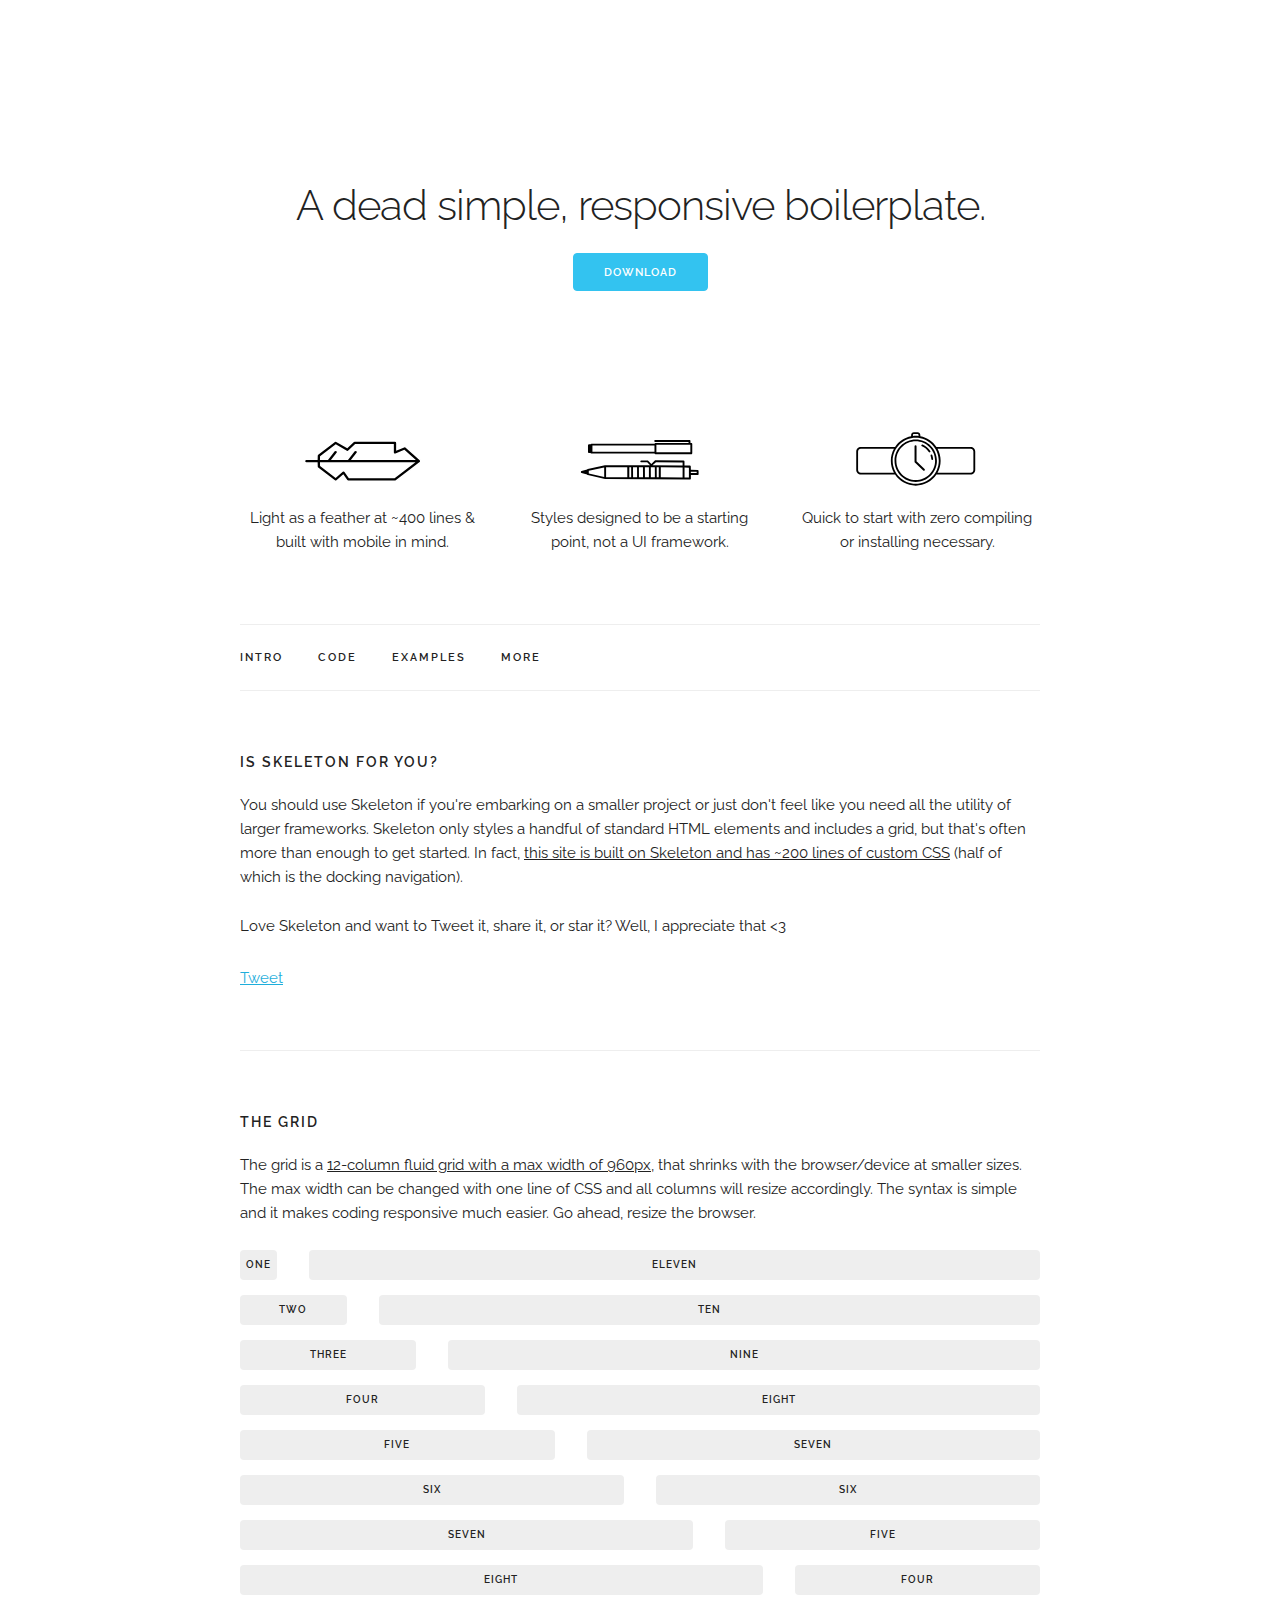
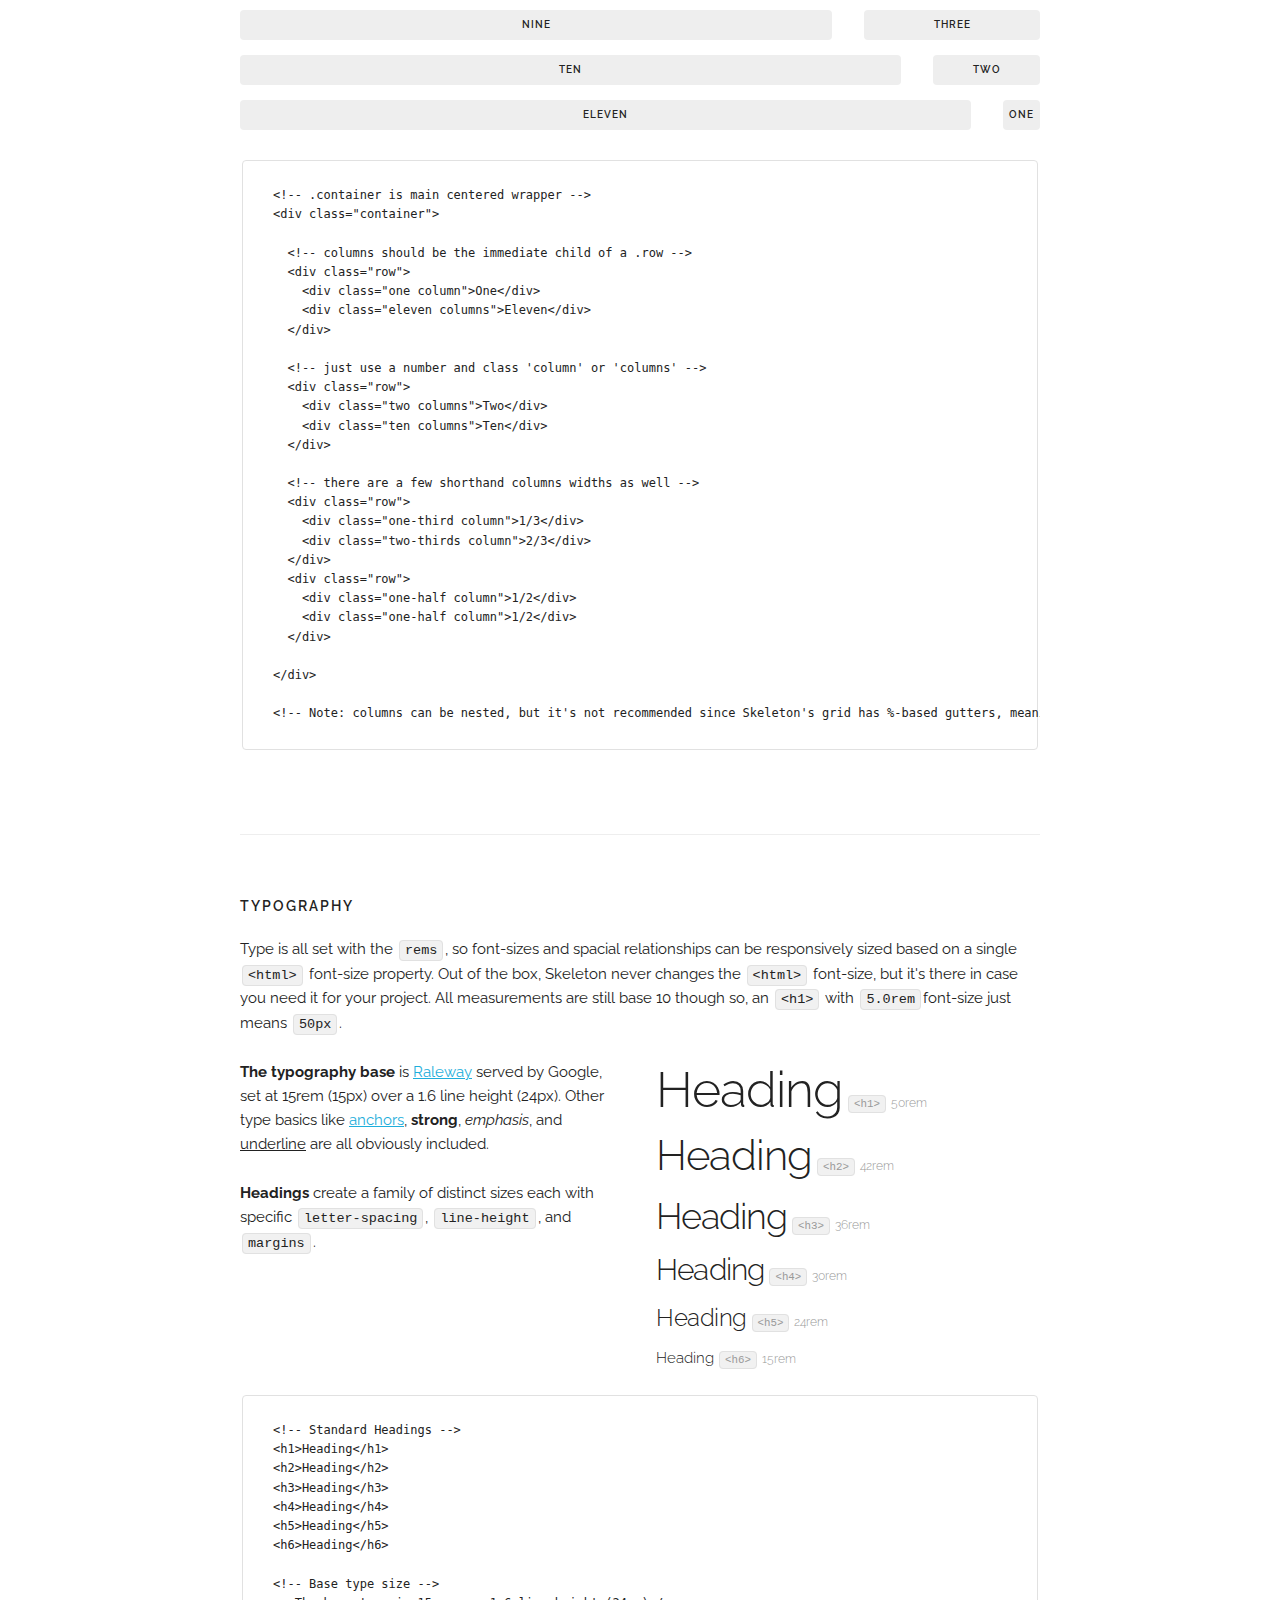
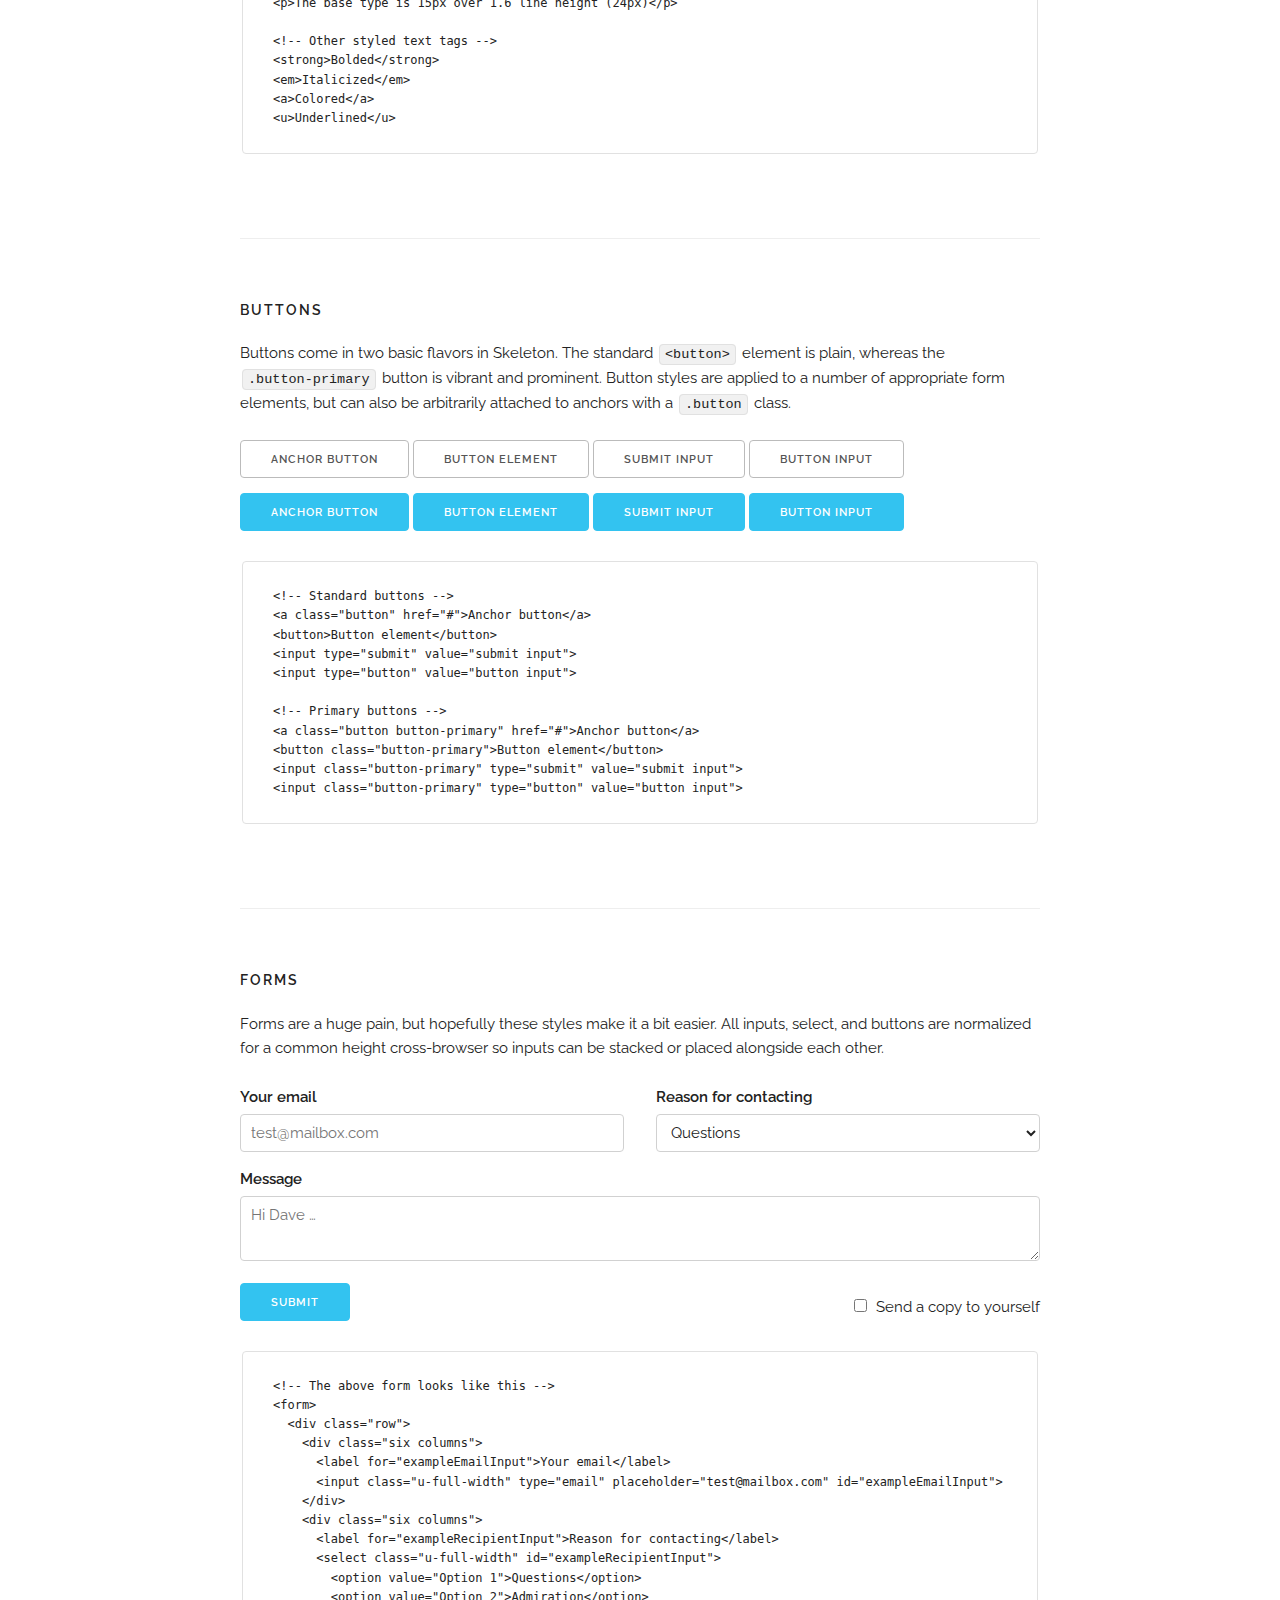
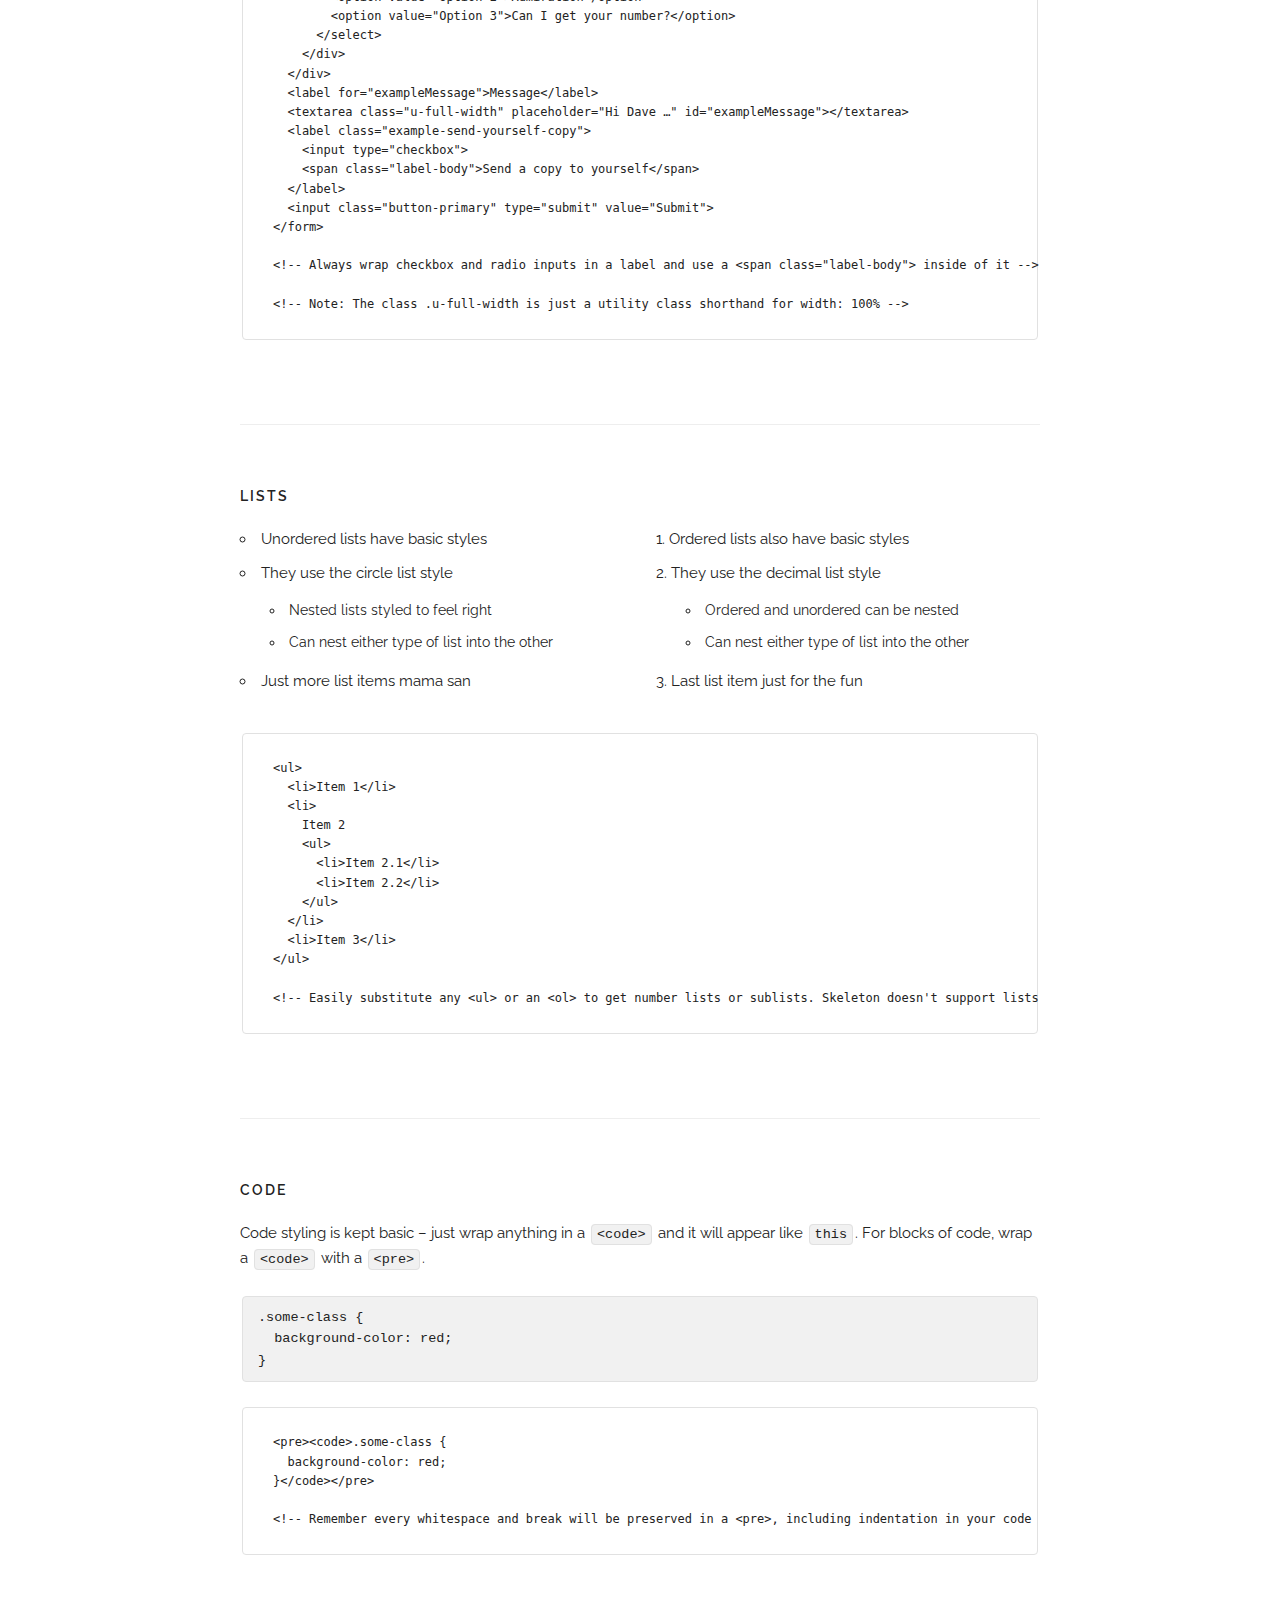
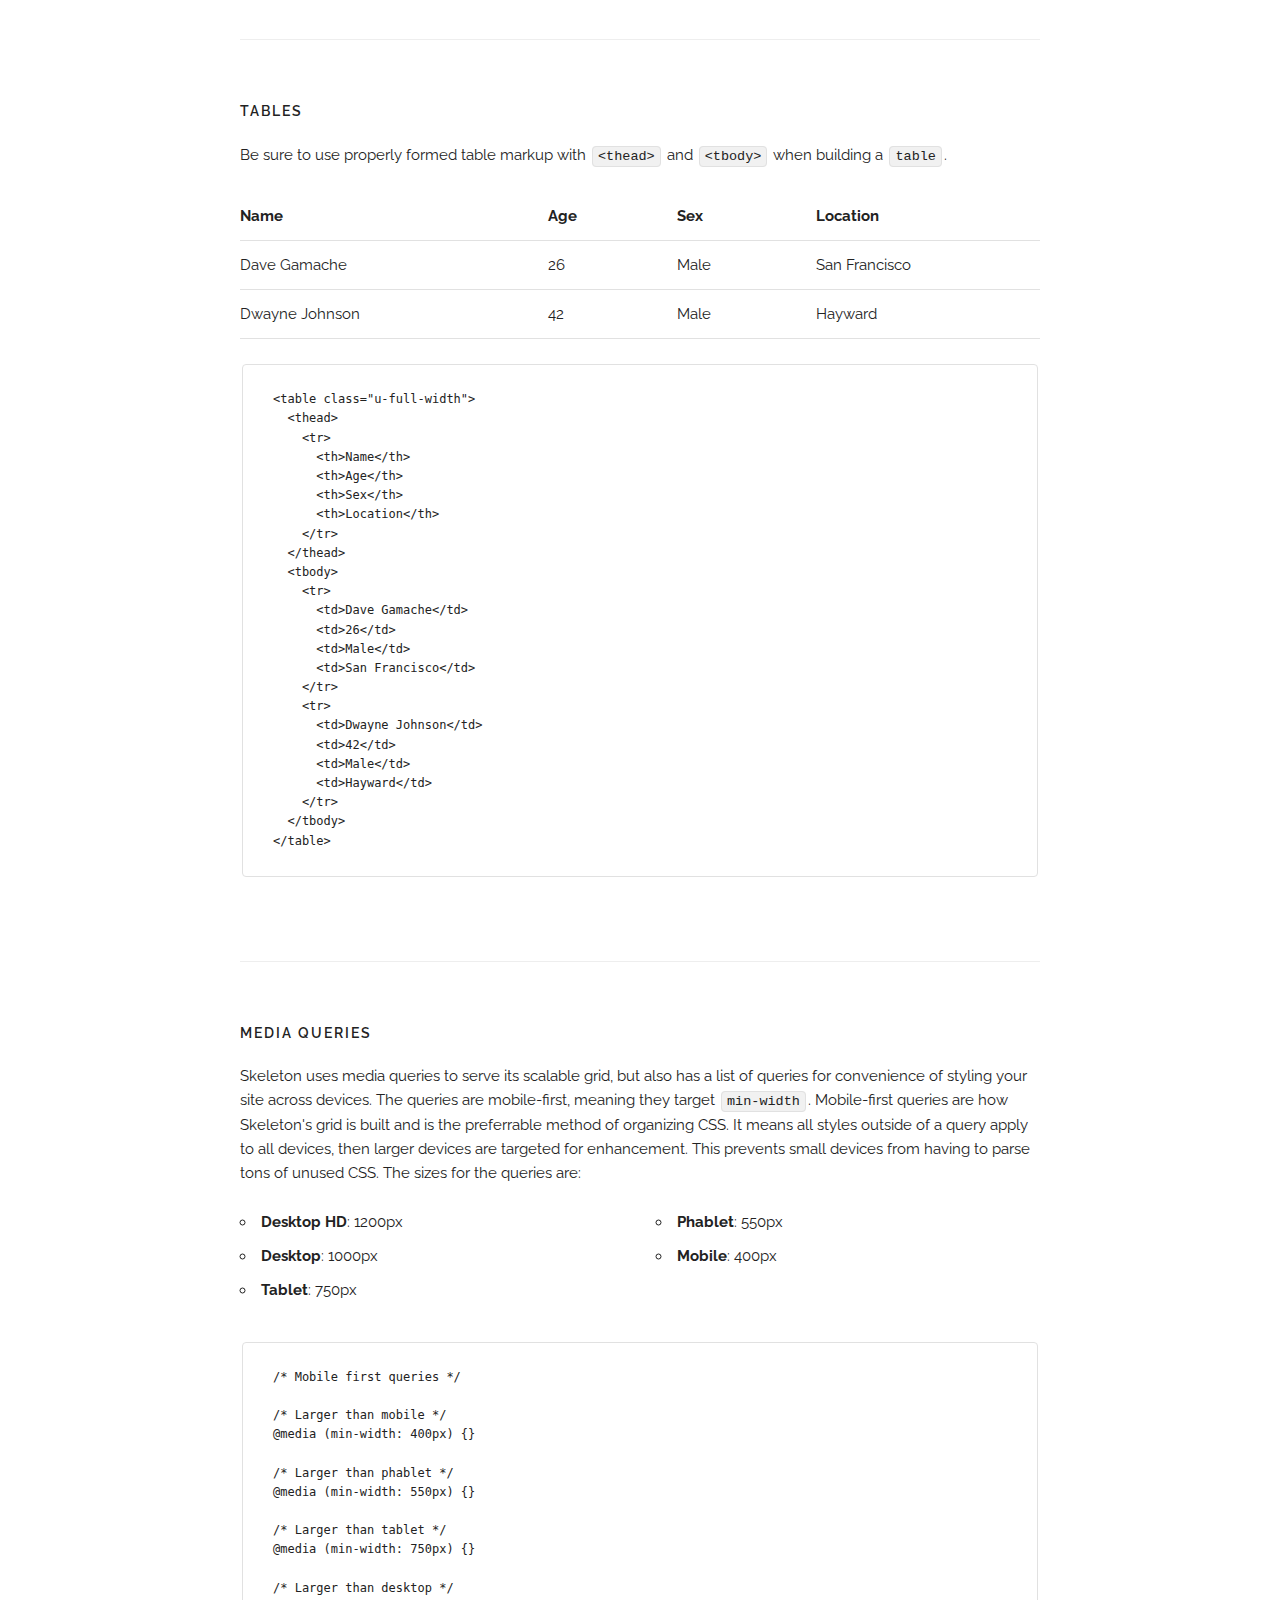
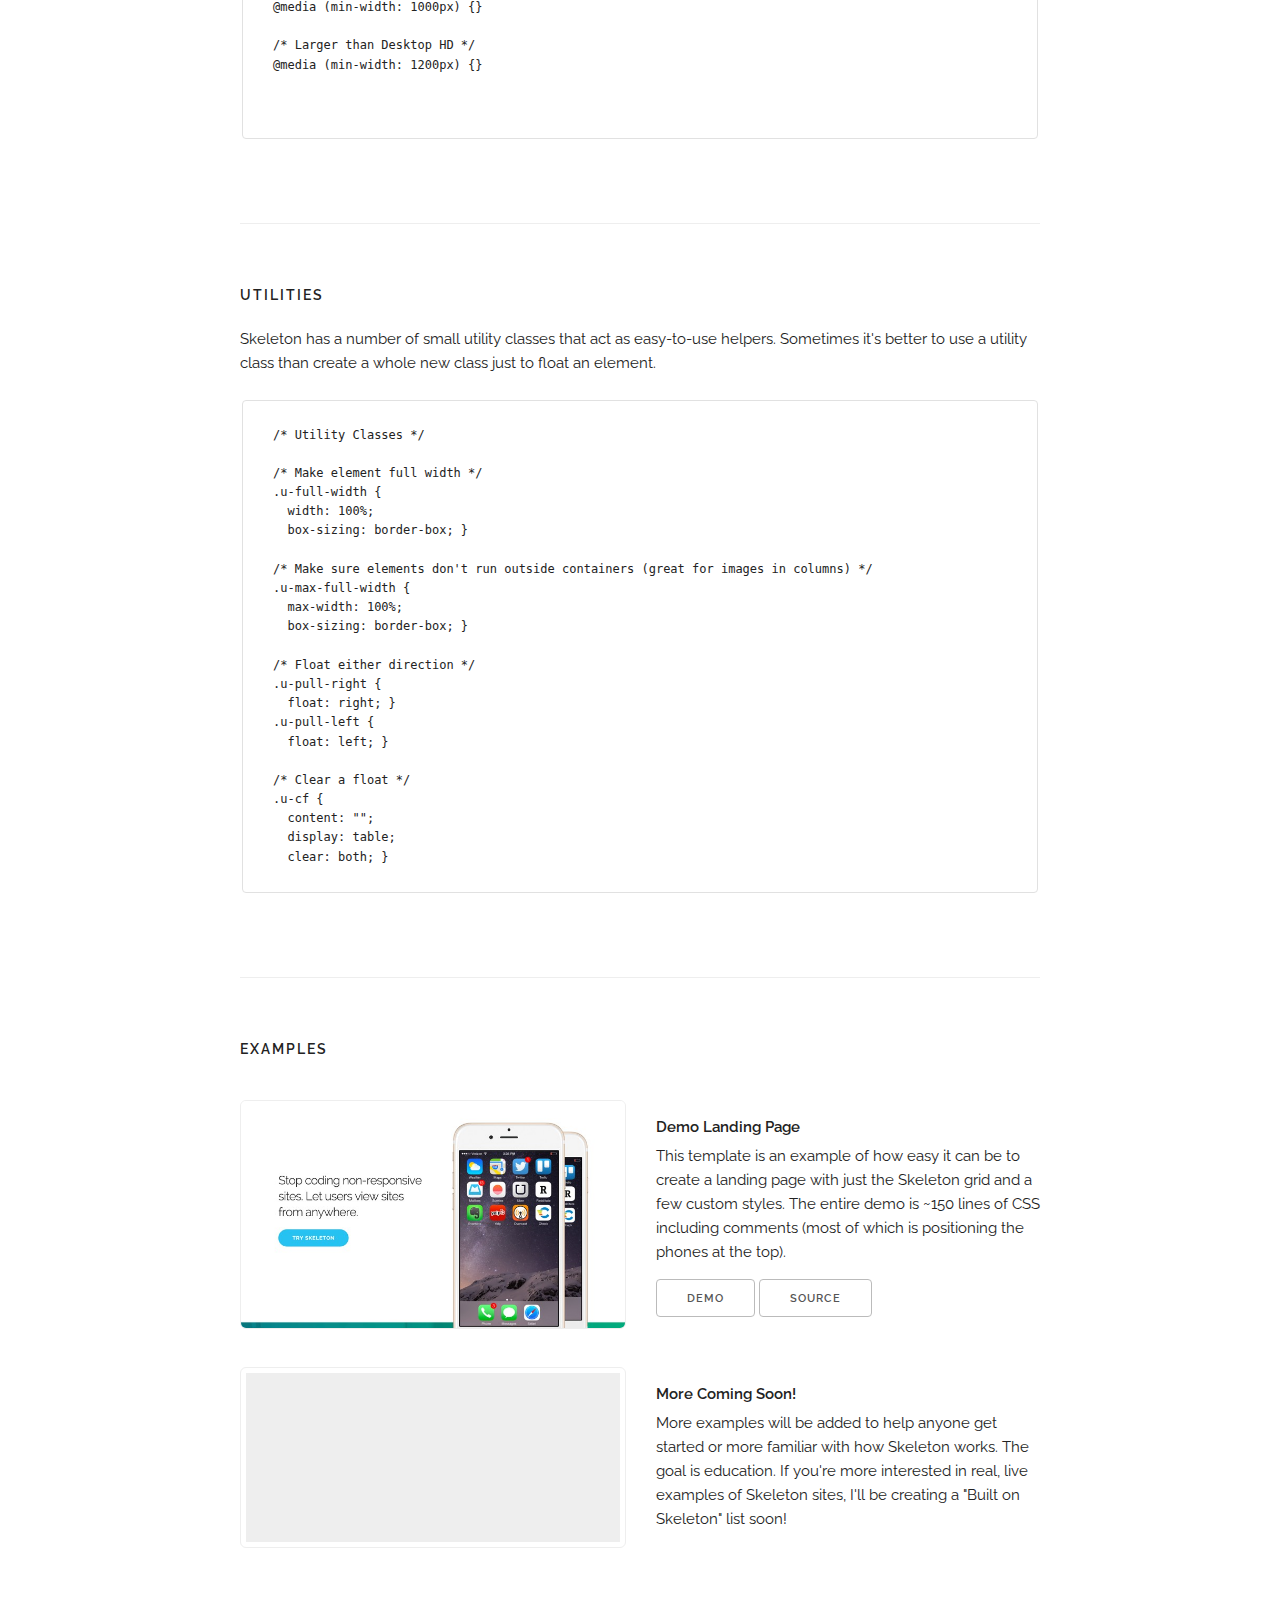
==== index.html @ f5600701 "Merge branch 'gh-pages' into merge-experiment" ====
<!DOCTYPE html>
<html lang="en">
<head>

  <!-- Basic Page Needs
  –––––––––––––––––––––––––––––––––––––––––––––––––– -->
  <meta charset="utf-8">
  <title>Skeleton: Responsive CSS Boilerplate</title>
  <meta name="description" content="">
  <meta name="author" content="">

  <!-- Mobile Specific Metas
  –––––––––––––––––––––––––––––––––––––––––––––––––– -->
  <meta name="viewport" content="width=device-width, initial-scale=1">

  <!-- FONT
  –––––––––––––––––––––––––––––––––––––––––––––––––– -->
  <link href='//fonts.googleapis.com/css?family=Raleway:400,300,600' rel='stylesheet' type='text/css'>

  <!-- CSS
  –––––––––––––––––––––––––––––––––––––––––––––––––– -->
  <link rel="stylesheet" href="dist/css/normalize.css">
  <link rel="stylesheet" href="dist/css/skeleton.css">
  <link rel="stylesheet" href="css/custom.css">

  <!-- Scripts
  –––––––––––––––––––––––––––––––––––––––––––––––––– -->
  <script src="//ajax.googleapis.com/ajax/libs/jquery/2.1.1/jquery.min.js"></script>
  <script src="https://google-code-prettify.googlecode.com/svn/loader/run_prettify.js"></script>
  <link rel="stylesheet" href="css/github-prettify-theme.css">
  <script src="js/site.js"></script>

  <!-- Favicon
  –––––––––––––––––––––––––––––––––––––––––––––––––– -->
  <link rel="icon" type="image/png" href="dist/images/favicon.png">

</head>
<body class="code-snippets-visible">

  <!-- Primary Page Layout
  –––––––––––––––––––––––––––––––––––––––––––––––––– -->
  <div class="container">
    <section class="header">
      <h2 class="title">A dead simple, responsive boilerplate.</h2>
      <a class="button button-primary" href="https://github.com/dhg/Skeleton/releases/download/2.0.4/Skeleton-2.0.4.zip" onClick="_gaq.push(['_trackEvent', 'skeleton', 'download'])">Download</a>
      <div class="value-props row">
        <div class="four columns value-prop">
          <img class="value-img" src="images/feather.svg">
          Light as a feather at ~400 lines &amp; built with mobile in mind.
        </div>
        <div class="four columns value-prop">
          <img class="value-img" src="images/pens.svg">
          Styles designed to be a starting point, not a UI framework.
        </div>
        <div class="four columns value-prop">
          <img class="value-img" src="images/watch.svg">
          Quick to start with zero compiling or installing necessary.
        </div>
      </div>
    </section>

    <div class="navbar-spacer"></div>
    <nav class="navbar">
      <div class="container">
        <ul class="navbar-list">
          <li class="navbar-item"><a class="navbar-link" href="#intro">Intro</a></li>
          <li class="navbar-item">
            <a class="navbar-link" href="#" data-popover="#codeNavPopover">Code</a>
            <div id="codeNavPopover" class="popover">
              <ul class="popover-list">
                <li class="popover-item">
                  <a class="popover-link" href="#grid">Grid</a>
                </li>
                <li class="popover-item">
                  <a class="popover-link" href="#typography">Typography</a>
                </li>
                <li class="popover-item">
                  <a class="popover-link" href="#buttons">Buttons</a>
                </li>
                <li class="popover-item">
                  <a class="popover-link" href="#forms">Forms</a>
                </li>
                <li class="popover-item">
                  <a class="popover-link" href="#lists">Lists</a>
                </li>
                <li class="popover-item">
                  <a class="popover-link" href="#code">Code</a>
                </li>
                <li class="popover-item">
                  <a class="popover-link" href="#tables">Tables</a>
                </li>
                <li class="popover-item">
                  <a class="popover-link" href="#queries">Queries</a>
                </li>
                <li class="popover-item">
                  <a class="popover-link" href="#utilities">Utilities</a>
                </li>
              </ul>
            </div>
          </li>
          <li class="navbar-item"><a class="navbar-link" href="#examples">Examples</a></li>
          <li class="navbar-item">
            <a class="navbar-link" href="#" data-popover="#moreNavPopover">More</a>
            <div id="moreNavPopover" class="popover">
              <ul class="popover-list">
                <li class="popover-item">
                  <a class="popover-link" href="https://github.com/dhg/Skeleton">On Github</a>
                </li>
                <li class="popover-item">
                  <a class="popover-link" href="https://github.com/dhg/Skeleton#browser-support">Browsers</a>
                </li>
                <li class="popover-item">
                  <a class="popover-link" href="https://github.com/dhg/Skeleton#license">License</a>
                </li>
                <li class="popover-item">
                  <a class="popover-link" href="https://github.com/dhg/Skeleton#extensions">Extensions</a>
                </li>
                <li class="popover-item">
                  <a class="popover-link" href="https://github.com/dhg/Skeleton/releases">Versions</a>
                </li>
                <li class="popover-item">
                  <a class="popover-link" href="https://github.com/dhg/Skeleton#colophon">Colophon</a>
                </li>
              </ul>
            </div>
          </li>
        </ul>
      </div>
    </nav>

    <!-- Why use Skeleton -->
    <div class="docs-section" id="intro">
      <h6 class="docs-header">Is Skeleton for you?</h6>
      <p>You should use Skeleton if you're embarking on a smaller project or just don't feel like you need all the utility of larger frameworks. Skeleton only styles a handful of standard HTML elements and includes a grid, but that's often more than enough to get started. In fact, <u>this site is built on Skeleton and has ~200 lines of custom CSS</u> (half of which is the docking navigation).</p>
      <p>Love Skeleton and want to Tweet it, share it, or star it? Well, I appreciate that <3</p>
      <a href="https://twitter.com/share" class="twitter-share-button" data-url="http://www.getskeleton.com" data-text="Skeleton - A dead simple, responsive boilerplate." data-via="dhg" data-related="dhg">Tweet</a>
      <script>!function(d,s,id){var js,fjs=d.getElementsByTagName(s)[0],p=/^http:/.test(d.location)?'http':'https';if(!d.getElementById(id)){js=d.createElement(s);js.id=id;js.src=p+'://platform.twitter.com/widgets.js';fjs.parentNode.insertBefore(js,fjs);}}(document, 'script', 'twitter-wjs');</script>
      <!-- <iframe src="//www.facebook.com/plugins/like.php?href=http%3A%2F%2Fwww.getskeleton.com&amp;width&amp;layout=button_count&amp;action=like&amp;show_faces=false&amp;share=true&amp;height=21&amp;appId=151131931646052" scrolling="no" frameborder="0" style="border:none; overflow:hidden; height:21px; width:140px" allowTransparency="true"></iframe> -->
      <iframe src="http://ghbtns.com/github-btn.html?user=dhg&repo=Skeleton&type=watch&count=true" allowtransparency="true" frameborder="0" scrolling="0" width="110" height="20"></iframe>
      <iframe src="http://ghbtns.com/github-btn.html?user=dhg&repo=Skeleton&type=fork&count=true" allowtransparency="true" frameborder="0" scrolling="0" width="110" height="20"></iframe>
    </div>

    <!-- Grid -->
    <div class="docs-section" id="grid">
      <h6 class="docs-header">The grid</h6>
      <p>The grid is a <u>12-column fluid grid with a max width of 960px</u>, that shrinks with the browser/device at smaller sizes. The max width can be changed with one line of CSS and all columns will resize accordingly. The syntax is simple and it makes coding responsive much easier. Go ahead, resize the browser. </p>
      <div class="example-grid docs-example">
        <div class="row">
          <div class="one column">One</div>
          <div class="eleven columns">Eleven</div>
        </div>
        <div class="row">
          <div class="two columns">Two</div>
          <div class="ten columns">Ten</div>
        </div>
        <div class="row">
          <div class="three columns">Three</div>
          <div class="nine columns">Nine</div>
        </div>
        <div class="row">
          <div class="four columns">Four</div>
          <div class="eight columns">Eight</div>
        </div>
        <div class="row">
          <div class="five columns">Five</div>
          <div class="seven columns">Seven</div>
        </div>
        <div class="row">
          <div class="six columns">Six</div>
          <div class="six columns">Six</div>
        </div>
        <div class="row">
          <div class="seven columns">Seven</div>
          <div class="five columns">Five</div>
        </div>
        <div class="row">
          <div class="eight columns">Eight</div>
          <div class="four  columns">Four</div>
        </div>
        <div class="row">
          <div class="nine columns">Nine</div>
          <div class="three columns">Three</div>
        </div>
        <div class="row">
          <div class="ten columns">Ten</div>
          <div class="two columns">Two</div>
        </div>
        <div class="row">
          <div class="eleven columns">Eleven</div>
          <div class="one column">One</div>
        </div>
      </div>


<!-- CODE EXAMPLE ———————————————————————————————————————— -->
<pre class="code-example">
<code class="code-example-body prettyprint"><!-- .container is main centered wrapper -->
<div class="container">

  <!-- columns should be the immediate child of a .row -->
  <div class="row">
    <div class="one column">One</div>
    <div class="eleven columns">Eleven</div>
  </div>

  <!-- just use a number and class 'column' or 'columns' -->
  <div class="row">
    <div class="two columns">Two</div>
    <div class="ten columns">Ten</div>
  </div>

  <!-- there are a few shorthand columns widths as well -->
  <div class="row">
    <div class="one-third column">1/3</div>
    <div class="two-thirds column">2/3</div>
  </div>
  <div class="row">
    <div class="one-half column">1/2</div>
    <div class="one-half column">1/2</div>
  </div>

</div>

<!-- Note: columns can be nested, but it's not recommended since Skeleton's grid has %-based gutters, meaning a nested grid results in variable with gutters (which can end up being *really* small on certain browser/device sizes) -->
</code>
</pre>
<!-- ————————————————————————————————————————————————————— -->


    </div>

    <!-- Typography -->
    <div class="docs-section" id="typography">
      <h6 class="docs-header">Typography</h6>
      <p>Type is all set with the <code>rems</code>, so font-sizes and spacial relationships can be responsively sized based on a single <code>&lt;html&gt;</code> font-size property. Out of the box, Skeleton never changes the <code>&lt;html&gt;</code> font-size, but it's there in case you need it for your project. All measurements are still base 10 though so, an <code>&lt;h1&gt;</code> with <code>5.0rem</code>font-size just means <code>50px</code>.</p>
      <div class="docs-example">
        <div class="row">
          <div class="six columns">
            <p><strong>The typography base</strong> is <a href="http://www.google.com/fonts/specimen/Raleway">Raleway</a> served by Google, set at 15rem (15px) over a 1.6 line height (24px). Other type basics like <a href="#">anchors</a>, <strong>strong</strong>, <em>emphasis</em>, and <u>underline</u> are all obviously included.</p>
            <p><strong>Headings</strong> create a family of distinct sizes each with specific <code>letter-spacing</code>, <code>line-height</code>, and <code>margins</code>.</p>
          </div>
          <div class="six columns">
            <h1>Heading<span class="heading-font-size"> <code>&lt;h1&gt;</code> 50rem</span></h1>
            <h2>Heading<span class="heading-font-size"> <code>&lt;h2&gt;</code> 42rem</span></h2>
            <h3>Heading<span class="heading-font-size"> <code>&lt;h3&gt;</code> 36rem</span></h3>
            <h4>Heading<span class="heading-font-size"> <code>&lt;h4&gt;</code> 30rem</span></h4>
            <h5>Heading<span class="heading-font-size"> <code>&lt;h5&gt;</code> 24rem</span></h5>
            <h6>Heading<span class="heading-font-size"> <code>&lt;h6&gt;</code> 15rem</span></h6>
          </div>
        </div>
      </div>


<!-- CODE EXAMPLE ———————————————————————————————————————— -->
<pre class="code-example">
<code class="code-example-body prettyprint"><!-- Standard Headings -->
<h1>Heading</h1>
<h2>Heading</h2>
<h3>Heading</h3>
<h4>Heading</h4>
<h5>Heading</h5>
<h6>Heading</h6>

<!-- Base type size -->
<p>The base type is 15px over 1.6 line height (24px)</p>

<!-- Other styled text tags -->
<strong>Bolded</strong>
<em>Italicized</em>
<a>Colored</a>
<u>Underlined</u>
</code>
</pre>
<!-- ————————————————————————————————————————————————————— -->


    </div>

    <!-- Buttons -->
    <div class="docs-section" id="buttons">
      <h6 class="docs-header">Buttons</h6>
      <p>Buttons come in two basic flavors in Skeleton. The standard <code>&lt;button&gt;</code> element is plain, whereas the <code>.button-primary</code> button is vibrant and prominent. Button styles are applied to a number of appropriate form elements, but can also be arbitrarily attached to anchors with a <code>.button</code> class.</p>
      <div class="docs-example">
        <div>
          <a class="button" href="#">Anchor button</a>
          <button>Button element</button>
          <input type="submit" value="submit input">
          <input type="button" value="button input">
        </div>
        <div>
          <a class="button button-primary" href="#">Anchor button</a>
          <button class="button-primary">Button element</button>
          <input class="button-primary" type="submit" value="submit input">
          <input class="button-primary" type="button" value="button input">
        </div>
      </div>


<!-- CODE EXAMPLE ———————————————————————————————————————— -->
<pre class="code-example">
<code class="code-example-body prettyprint"><!-- Standard buttons -->
<a class="button" href="#">Anchor button</a>
<button>Button element</button>
<input type="submit" value="submit input">
<input type="button" value="button input">

<!-- Primary buttons -->
<a class="button button-primary" href="#">Anchor button</a>
<button class="button-primary">Button element</button>
<input class="button-primary" type="submit" value="submit input">
<input class="button-primary" type="button" value="button input">
</code>
</pre>
<!-- ————————————————————————————————————————————————————— -->


    </div>

    <!-- Forms -->
    <div class="docs-section" id="forms">
      <h6 class="docs-header">Forms</h6>
      <p>Forms are a huge pain, but hopefully these styles make it a bit easier. All inputs, select, and buttons are normalized for a common height cross-browser so inputs can be stacked or placed alongside each other.</p>
      <div class="docs-example docs-example-forms">
        <form>
          <div class="row">
            <div class="six columns">
              <label for="exampleEmailInput">Your email</label>
              <input class="u-full-width" type="email" placeholder="test@mailbox.com" id="exampleEmailInput">
            </div>
            <div class="six columns">
              <label for="exampleRecipientInput">Reason for contacting</label>
              <select class="u-full-width" id="exampleRecipientInput">
                <option value="Option 1">Questions</option>
                <option value="Option 2">Admiration</option>
                <option value="Option 3">Can I get your number?</option>
              </select>
            </div>
          </div>
          <label for="exampleMessage">Message</label>
          <textarea class="u-full-width" placeholder="Hi Dave &hellip;" id="exampleMessage"></textarea>
          <label class="example-send-yourself-copy">
            <input type="checkbox">
            <span class="label-body">Send a copy to yourself</span>
          </label>
          <input class="button-primary" type="submit" value="Submit">
        </form>
      </div>


<!-- CODE EXAMPLE ———————————————————————————————————————— -->
<pre class="code-example">
<code class="code-example-body prettyprint"><!-- The above form looks like this -->
<form>
  <div class="row">
    <div class="six columns">
      <label for="exampleEmailInput">Your email</label>
      <input class="u-full-width" type="email" placeholder="test@mailbox.com" id="exampleEmailInput">
    </div>
    <div class="six columns">
      <label for="exampleRecipientInput">Reason for contacting</label>
      <select class="u-full-width" id="exampleRecipientInput">
        <option value="Option 1">Questions</option>
        <option value="Option 2">Admiration</option>
        <option value="Option 3">Can I get your number?</option>
      </select>
    </div>
  </div>
  <label for="exampleMessage">Message</label>
  <textarea class="u-full-width" placeholder="Hi Dave &hellip;" id="exampleMessage"></textarea>
  <label class="example-send-yourself-copy">
    <input type="checkbox">
    <span class="label-body">Send a copy to yourself</span>
  </label>
  <input class="button-primary" type="submit" value="Submit">
</form>

<!-- Always wrap checkbox and radio inputs in a label and use a <span class="label-body"> inside of it -->

<!-- Note: The class .u-full-width is just a utility class shorthand for width: 100% -->
</code>
</pre>
<!-- ————————————————————————————————————————————————————— -->


    </div>

    <!-- Lists -->
    <div class="docs-section" id="lists">
      <h6 class="docs-header">Lists</h6>
      <div class="row docs-example">
        <div class="six columns">
          <ul>
            <li>Unordered lists have basic styles</li>
            <li>
              They use the circle list style
              <ul>
                <li>Nested lists styled to feel right</li>
                <li>Can nest either type of list into the other</li>
              </ul>
            </li>
            <li>Just more list items mama san</li>
          </ul>
        </div>
        <div class="six columns">
          <ol>
            <li>Ordered lists also have basic styles</li>
            <li>
              They use the decimal list style
              <ul>
                <li>Ordered and unordered can be nested</li>
                <li>Can nest either type of list into the other</li>
              </ul>
            </li>
            <li>Last list item just for the fun</li>
          </ol>
        </div>
      </div>


<!-- CODE EXAMPLE ———————————————————————————————————————— -->
<pre class="code-example">
<code class="code-example-body prettyprint"><ul>
  <li>Item 1</li>
  <li>
    Item 2
    <ul>
      <li>Item 2.1</li>
      <li>Item 2.2</li>
    </ul>
  </li>
  <li>Item 3</li>
</ul>

<!-- Easily substitute any <ul> or an <ol> to get number lists or sublists. Skeleton doesn't support lists nested deeper than 2 levels -->
</code>
</pre>
<!-- ————————————————————————————————————————————————————— -->


    </div>

    <!-- Code -->
    <div class="docs-section" id="code">
      <h6 class="docs-header">Code</h6>
      <p>Code styling is kept basic – just wrap anything in a <code>&lt;code&gt;</code> and it will appear like <code>this</code>. For blocks of code, wrap a <code>&lt;code&gt;</code> with a <code>&lt;pre&gt;</code>.</p>
      <div class="docs-example">
<pre><code>.some-class {
  background-color: red;
}</code></pre>
      </div>


<!-- CODE EXAMPLE ———————————————————————————————————————— -->
<pre class="code-example">
<code class="code-example-body prettyprint"><pre><code>.some-class {
  background-color: red;
}</code></pre>

<!-- Remember every whitespace and break will be preserved in a <pre>, including indentation in your code -->
</code>
</pre>
<!-- ————————————————————————————————————————————————————— -->


    </div>

    <!-- Tables -->
    <div class="docs-section" id="tables">
      <h6 class="docs-header">Tables</h6>
      <p>Be sure to use properly formed table markup with <code>&lt;thead&gt;</code> and <code>&lt;tbody&gt;</code> when building a <code>table</code>.</p>
      <div class="docs-example">
        <table class="u-full-width">
          <thead>
            <tr>
              <th>Name</th>
              <th>Age</th>
              <th>Sex</th>
              <th>Location</th>
            </tr>
          </thead>
          <tbody>
            <tr>
              <td>Dave Gamache</td>
              <td>26</td>
              <td>Male</td>
              <td>San Francisco</td>
            </tr>
            <tr>
              <td>Dwayne Johnson</td>
              <td>42</td>
              <td>Male</td>
              <td>Hayward</td>
            </tr>
          </tbody>
        </table>
      </div>


<!-- CODE EXAMPLE ———————————————————————————————————————— -->
<pre class="code-example">
<code class="code-example-body prettyprint"><table class="u-full-width">
  <thead>
    <tr>
      <th>Name</th>
      <th>Age</th>
      <th>Sex</th>
      <th>Location</th>
    </tr>
  </thead>
  <tbody>
    <tr>
      <td>Dave Gamache</td>
      <td>26</td>
      <td>Male</td>
      <td>San Francisco</td>
    </tr>
    <tr>
      <td>Dwayne Johnson</td>
      <td>42</td>
      <td>Male</td>
      <td>Hayward</td>
    </tr>
  </tbody>
</table>
</code>
</pre>
<!-- ————————————————————————————————————————————————————— -->


    </div>

    <!-- Queries -->
    <div class="docs-section" id="queries">
      <h6 class="docs-header">Media queries</h6>
      <p>Skeleton uses media queries to serve its scalable grid, but also has a list of queries for convenience of styling your site across devices. The queries are mobile-first, meaning they target <code>min-width</code>. Mobile-first queries are how Skeleton's grid is built and is the preferrable method of organizing CSS. It means all styles outside of a query apply to all devices, then larger devices are targeted for enhancement. This prevents small devices from having to parse tons of unused CSS. The sizes for the queries are:</p>
      <div class="docs-example row">
        <div class="six columns">
          <ul>
            <li><strong>Desktop HD</strong>: 1200px</li>
            <li><strong>Desktop</strong>: 1000px</li>
            <li><strong>Tablet</strong>: 750px</li>
          </ul>
        </div>
        <div class="six columns">
          <ul>
            <li><strong>Phablet</strong>: 550px</li>
            <li><strong>Mobile</strong>: 400px</li>
          </ul>
        </div>
      </div>


<!-- CODE EXAMPLE ———————————————————————————————————————— -->
<pre class="code-example">
<code class="code-example-body prettyprint">/* Mobile first queries */

/* Larger than mobile */
@media (min-width: 400px) {}

/* Larger than phablet */
@media (min-width: 550px) {}

/* Larger than tablet */
@media (min-width: 750px) {}

/* Larger than desktop */
@media (min-width: 1000px) {}

/* Larger than Desktop HD */
@media (min-width: 1200px) {}


</code>
</pre>
<!-- ————————————————————————————————————————————————————— -->


    </div>


    <!-- Utilities and Misc. -->
    <div class="docs-section" id="utilities">
      <h6 class="docs-header">Utilities</h6>
      <p>Skeleton has a number of small utility classes that act as easy-to-use helpers. Sometimes it's better to use a utility class than create a whole new class just to float an element.</p>


<!-- CODE EXAMPLE ———————————————————————————————————————— -->
<pre class="code-example">
<code class="code-example-body prettyprint">/* Utility Classes */

/* Make element full width */
.u-full-width {
  width: 100%;
  box-sizing: border-box; }

/* Make sure elements don't run outside containers (great for images in columns) */
.u-max-full-width {
  max-width: 100%;
  box-sizing: border-box; }

/* Float either direction */
.u-pull-right {
  float: right; }
.u-pull-left {
  float: left; }

/* Clear a float */
.u-cf {
  content: "";
  display: table;
  clear: both; }
</code>
</pre>
<!-- ————————————————————————————————————————————————————— -->


    </div>

    <!-- Examples -->
    <div class="docs-section examples" id="examples">
      <h6 class="docs-header">Examples</h6>
      <div class="row example">
        <a class="example-screenshot-wrapper" target="_blank" href="examples/landing">
          <img class="example-screenshot" src="images/examples/landing.jpg">
        </a>
        <div class="one-half offset-by-one-half column">
          <h6 class="example-header">Demo Landing Page</h6>
          <p class="example-description">This template is an example of how easy it can be to create a landing page with just the Skeleton grid and a few custom styles. The entire demo is ~150 lines of CSS including comments (most of which is positioning the phones at the top).</p>
          <a class="button" href="examples/landing" target="_blank">Demo</a>
          <a class="button" href="https://github.com/dhg/Skeleton/tree/gh-pages/examples/landing" target="_blank">Source</a>
        </div>
      </div>
      <div class="row example">
        <div class="example-screenshot-wrapper">
          <div class="example-screenshot coming-soon"></div>
        </div>
        <div class="one-half offset-by-one-half column">
          <h6 class="example-header">More Coming Soon!</h6>
          <p class="example-description">More examples will be added to help anyone get started or more familiar with how Skeleton works. The goal is education. If you're more interested in real, live examples of Skeleton sites, I'll be creating a "Built on Skeleton" list soon!</p>
        </div>
      </div>
    </div>

  </div>


  <!-- Google Analytics -->
  <script type="text/javascript">

    var _gaq = _gaq || [];
    _gaq.push(['_setAccount', 'UA-33397759-1']);
    _gaq.push(['_trackPageview']);

    (function() {
      var ga = document.createElement('script'); ga.type = 'text/javascript'; ga.async = true;
      ga.src = ('https:' == document.location.protocol ? 'https://ssl' : 'http://www') + '.google-analytics.com/ga.js';
      var s = document.getElementsByTagName('script')[0]; s.parentNode.insertBefore(ga, s);
    })();

  </script>

<!-- End Document
  –––––––––––––––––––––––––––––––––––––––––––––––––– -->
</body>
</html>
---- dist/css/skeleton.css ----
/*
* Skeleton V2.0.4
* Copyright 2014, Dave Gamache
* www.getskeleton.com
* Free to use under the MIT license.
* http://www.opensource.org/licenses/mit-license.php
* 12/29/2014
*/


/* Table of contents
––––––––––––––––––––––––––––––––––––––––––––––––––
- Grid
- Base Styles
- Typography
- Links
- Buttons
- Forms
- Lists
- Code
- Tables
- Spacing
- Utilities
- Clearing
- Media Queries
*/


/* Grid
–––––––––––––––––––––––––––––––––––––––––––––––––– */
.container {
  position: relative;
  width: 100%;
  max-width: 960px;
  margin: 0 auto;
  padding: 0 20px;
  box-sizing: border-box; }
.column,
.columns {
  width: 100%;
  float: left;
  box-sizing: border-box; }

/* For devices larger than 400px */
@media (min-width: 400px) {
  .container {
    width: 85%;
    padding: 0; }
}

/* For devices larger than 550px */
@media (min-width: 550px) {
  .container {
    width: 80%; }
  .column,
  .columns {
    margin-left: 4%; }
  .column:first-child,
  .columns:first-child {
    margin-left: 0; }

  .one.column,
  .one.columns                    { width: 4.66666666667%; }
  .two.columns                    { width: 13.3333333333%; }
  .three.columns                  { width: 22%;            }
  .four.columns                   { width: 30.6666666667%; }
  .five.columns                   { width: 39.3333333333%; }
  .six.columns                    { width: 48%;            }
  .seven.columns                  { width: 56.6666666667%; }
  .eight.columns                  { width: 65.3333333333%; }
  .nine.columns                   { width: 74.0%;          }
  .ten.columns                    { width: 82.6666666667%; }
  .eleven.columns                 { width: 91.3333333333%; }
  .twelve.columns                 { width: 100%; margin-left: 0; }

  .one-third.column               { width: 30.6666666667%; }
  .two-thirds.column              { width: 65.3333333333%; }

  .one-half.column                { width: 48%; }

  /* Offsets */
  .offset-by-one.column,
  .offset-by-one.columns          { margin-left: 8.66666666667%; }
  .offset-by-two.column,
  .offset-by-two.columns          { margin-left: 17.3333333333%; }
  .offset-by-three.column,
  .offset-by-three.columns        { margin-left: 26%;            }
  .offset-by-four.column,
  .offset-by-four.columns         { margin-left: 34.6666666667%; }
  .offset-by-five.column,
  .offset-by-five.columns         { margin-left: 43.3333333333%; }
  .offset-by-six.column,
  .offset-by-six.columns          { margin-left: 52%;            }
  .offset-by-seven.column,
  .offset-by-seven.columns        { margin-left: 60.6666666667%; }
  .offset-by-eight.column,
  .offset-by-eight.columns        { margin-left: 69.3333333333%; }
  .offset-by-nine.column,
  .offset-by-nine.columns         { margin-left: 78.0%;          }
  .offset-by-ten.column,
  .offset-by-ten.columns          { margin-left: 86.6666666667%; }
  .offset-by-eleven.column,
  .offset-by-eleven.columns       { margin-left: 95.3333333333%; }

  .offset-by-one-third.column,
  .offset-by-one-third.columns    { margin-left: 34.6666666667%; }
  .offset-by-two-thirds.column,
  .offset-by-two-thirds.columns   { margin-left: 69.3333333333%; }

  .offset-by-one-half.column,
  .offset-by-one-half.columns     { margin-left: 52%; }

}


/* Base Styles
–––––––––––––––––––––––––––––––––––––––––––––––––– */
/* NOTE
html is set to 62.5% so that all the REM measurements throughout Skeleton
are based on 10px sizing. So basically 1.5rem = 15px :) */
html {
  font-size: 62.5%; }
body {
  font-size: 1.5em; /* currently ems cause chrome bug misinterpreting rems on body element */
  line-height: 1.6;
  font-weight: 400;
  font-family: "Raleway", "HelveticaNeue", "Helvetica Neue", Helvetica, Arial, sans-serif;
  color: #222; }


/* Typography
–––––––––––––––––––––––––––––––––––––––––––––––––– */
h1, h2, h3, h4, h5, h6 {
  margin-top: 0;
  margin-bottom: 2rem;
  font-weight: 300; }
h1 { font-size: 4.0rem; line-height: 1.2;  letter-spacing: -.1rem;}
h2 { font-size: 3.6rem; line-height: 1.25; letter-spacing: -.1rem; }
h3 { font-size: 3.0rem; line-height: 1.3;  letter-spacing: -.1rem; }
h4 { font-size: 2.4rem; line-height: 1.35; letter-spacing: -.08rem; }
h5 { font-size: 1.8rem; line-height: 1.5;  letter-spacing: -.05rem; }
h6 { font-size: 1.5rem; line-height: 1.6;  letter-spacing: 0; }

/* Larger than phablet */
@media (min-width: 550px) {
  h1 { font-size: 5.0rem; }
  h2 { font-size: 4.2rem; }
  h3 { font-size: 3.6rem; }
  h4 { font-size: 3.0rem; }
  h5 { font-size: 2.4rem; }
  h6 { font-size: 1.5rem; }
}

p {
  margin-top: 0; }


/* Links
–––––––––––––––––––––––––––––––––––––––––––––––––– */
a {
  color: #1EAEDB; }
a:hover {
  color: #0FA0CE; }


/* Buttons
–––––––––––––––––––––––––––––––––––––––––––––––––– */
.button,
button,
input[type="submit"],
input[type="reset"],
input[type="button"] {
  display: inline-block;
  height: 38px;
  padding: 0 30px;
  color: #555;
  text-align: center;
  font-size: 11px;
  font-weight: 600;
  line-height: 38px;
  letter-spacing: .1rem;
  text-transform: uppercase;
  text-decoration: none;
  white-space: nowrap;
  background-color: transparent;
  border-radius: 4px;
  border: 1px solid #bbb;
  cursor: pointer;
  box-sizing: border-box; }
.button:hover,
button:hover,
input[type="submit"]:hover,
input[type="reset"]:hover,
input[type="button"]:hover,
.button:focus,
button:focus,
input[type="submit"]:focus,
input[type="reset"]:focus,
input[type="button"]:focus {
  color: #333;
  border-color: #888;
  outline: 0; }
.button.button-primary,
button.button-primary,
input[type="submit"].button-primary,
input[type="reset"].button-primary,
input[type="button"].button-primary {
  color: #FFF;
  background-color: #33C3F0;
  border-color: #33C3F0; }
.button.button-primary:hover,
button.button-primary:hover,
input[type="submit"].button-primary:hover,
input[type="reset"].button-primary:hover,
input[type="button"].button-primary:hover,
.button.button-primary:focus,
button.button-primary:focus,
input[type="submit"].button-primary:focus,
input[type="reset"].button-primary:focus,
input[type="button"].button-primary:focus {
  color: #FFF;
  background-color: #1EAEDB;
  border-color: #1EAEDB; }


/* Forms
–––––––––––––––––––––––––––––––––––––––––––––––––– */
input[type="email"],
input[type="number"],
input[type="search"],
input[type="text"],
input[type="tel"],
input[type="url"],
input[type="password"],
textarea,
select {
  height: 38px;
  padding: 6px 10px; /* The 6px vertically centers text on FF, ignored by Webkit */
  background-color: #fff;
  border: 1px solid #D1D1D1;
  border-radius: 4px;
  box-shadow: none;
  box-sizing: border-box; }
/* Removes awkward default styles on some inputs for iOS */
input[type="email"],
input[type="number"],
input[type="search"],
input[type="text"],
input[type="tel"],
input[type="url"],
input[type="password"],
textarea {
  -webkit-appearance: none;
     -moz-appearance: none;
          appearance: none; }
textarea {
  min-height: 65px;
  padding-top: 6px;
  padding-bottom: 6px; }
input[type="email"]:focus,
input[type="number"]:focus,
input[type="search"]:focus,
input[type="text"]:focus,
input[type="tel"]:focus,
input[type="url"]:focus,
input[type="password"]:focus,
textarea:focus,
select:focus {
  border: 1px solid #33C3F0;
  outline: 0; }
label,
legend {
  display: block;
  margin-bottom: .5rem;
  font-weight: 600; }
fieldset {
  padding: 0;
  border-width: 0; }
input[type="checkbox"],
input[type="radio"] {
  display: inline; }
label > .label-body {
  display: inline-block;
  margin-left: .5rem;
  font-weight: normal; }


/* Lists
–––––––––––––––––––––––––––––––––––––––––––––––––– */
ul {
  list-style: circle inside; }
ol {
  list-style: decimal inside; }
ol, ul {
  padding-left: 0;
  margin-top: 0; }
ul ul,
ul ol,
ol ol,
ol ul {
  margin: 1.5rem 0 1.5rem 3rem;
  font-size: 90%; }
li {
  margin-bottom: 1rem; }


/* Code
–––––––––––––––––––––––––––––––––––––––––––––––––– */
code {
  padding: .2rem .5rem;
  margin: 0 .2rem;
  font-size: 90%;
  white-space: nowrap;
  background: #F1F1F1;
  border: 1px solid #E1E1E1;
  border-radius: 4px; }
pre > code {
  display: block;
  padding: 1rem 1.5rem;
  white-space: pre; }


/* Tables
–––––––––––––––––––––––––––––––––––––––––––––––––– */
th,
td {
  padding: 12px 15px;
  text-align: left;
  border-bottom: 1px solid #E1E1E1; }
th:first-child,
td:first-child {
  padding-left: 0; }
th:last-child,
td:last-child {
  padding-right: 0; }


/* Spacing
–––––––––––––––––––––––––––––––––––––––––––––––––– */
button,
.button {
  margin-bottom: 1rem; }
input,
textarea,
select,
fieldset {
  margin-bottom: 1.5rem; }
pre,
blockquote,
dl,
figure,
table,
p,
ul,
ol,
form {
  margin-bottom: 2.5rem; }


/* Utilities
–––––––––––––––––––––––––––––––––––––––––––––––––– */
.u-full-width {
  width: 100%;
  box-sizing: border-box; }
.u-max-full-width {
  max-width: 100%;
  box-sizing: border-box; }
.u-pull-right {
  float: right; }
.u-pull-left {
  float: left; }


/* Misc
–––––––––––––––––––––––––––––––––––––––––––––––––– */
hr {
  margin-top: 3rem;
  margin-bottom: 3.5rem;
  border-width: 0;
  border-top: 1px solid #E1E1E1; }


/* Clearing
–––––––––––––––––––––––––––––––––––––––––––––––––– */

/* Self Clearing Goodness */
.container:after,
.row:after,
.u-cf {
  content: "";
  display: table;
  clear: both; }


/* Media Queries
–––––––––––––––––––––––––––––––––––––––––––––––––– */
/*
Note: The best way to structure the use of media queries is to create the queries
near the relevant code. For example, if you wanted to change the styles for buttons
on small devices, paste the mobile query code up in the buttons section and style it
there.
*/


/* Larger than mobile */
@media (min-width: 400px) {}

/* Larger than phablet (also point when grid becomes active) */
@media (min-width: 550px) {}

/* Larger than tablet */
@media (min-width: 750px) {}

/* Larger than desktop */
@media (min-width: 1000px) {}

/* Larger than Desktop HD */
@media (min-width: 1200px) {}
---- css/custom.css ----
.container {
  max-width: 800px; }
.header {
  margin-top: 6rem;
  text-align: center; }
.value-prop {
  margin-top: 1rem; }
.value-props {
  margin-top: 4rem;
  margin-bottom: 4rem; }
.docs-header {
  text-transform: uppercase;
  font-size: 1.4rem;
  letter-spacing: .2rem;
  font-weight: 600; }
.docs-section {
  border-top: 1px solid #eee;
  padding: 4rem 0;
  margin-bottom: 0;}
.value-img {
  display: block;
  text-align: center;
  margin: 2.5rem auto 0; }
.example-grid .column,
.example-grid .columns {
  background: #EEE;
  text-align: center;
  border-radius: 4px;
  font-size: 1rem;
  text-transform: uppercase;
  height: 30px;
  line-height: 30px;
  margin-bottom: .75rem;
  font-weight: 600;
  letter-spacing: .1rem; }
.docs-example .row,
.docs-example.row,
.docs-example form {
  margin-bottom: 0; }
.docs-example h1,
.docs-example h2,
.docs-example h3,
.docs-example h4,
.docs-example h5,
.docs-example h6 {
  margin-bottom: 1rem; }
.heading-font-size {
  font-size: 1.2rem;
  color: #999;
  letter-spacing: normal; }
.code-example {
  margin-top: 1.5rem;
  margin-bottom: 0; }
.code-example-body {
  white-space: pre;
  word-wrap: break-word }
.example {
  position: relative; 
  margin-top: 4rem; }
.example-header {
  font-weight: 600;
  margin-top: 1.5rem;
  margin-bottom: .5rem; }
.example-description {
  margin-bottom: 1.5rem; }
.example-screenshot-wrapper {
  display: block;
  position: relative;
  overflow: hidden;
  border-radius: 6px;
  border: 1px solid #eee;
  height: 250px; }
.example-screenshot {
  width: 100%;
  height: auto; }
.example-screenshot.coming-soon {
  width: auto;
  position: absolute;
  background: #eee;
  top: 5px;
  right: 5px;
  bottom: 5px;
  left: 5px; }
.navbar {
  display: none; }

/* Larger than phone */
@media (min-width: 550px) {
  .header {
    margin-top: 18rem; }
  .value-props {
    margin-top: 9rem;
    margin-bottom: 7rem; }
  .value-img {
    margin-bottom: 1rem; }
  .example-grid .column,
  .example-grid .columns {
    margin-bottom: 1.5rem; }
  .docs-section {
    padding: 6rem 0; }
  .example-send-yourself-copy {
    float: right;
    margin-top: 12px; }
  .example-screenshot-wrapper {
    position: absolute;
    width: 48%;
    height: 100%;
    left: 0;
    max-height: none; }
}

/* Larger than tablet */
@media (min-width: 750px) {
  /* Navbar */
  .navbar + .docs-section {
    border-top-width: 0; }
  .navbar,
  .navbar-spacer {
    display: block;
    width: 100%;
    height: 6.5rem;
    background: #fff;
    z-index: 99;
    border-top: 1px solid #eee;
    border-bottom: 1px solid #eee; }
  .navbar-spacer {
    display: none; }
  .navbar > .container {
    width: 100%; }
  .navbar-list {
    list-style: none;
    margin-bottom: 0; }
  .navbar-item {
    position: relative;
    float: left;
    margin-bottom: 0; }
  .navbar-link {
    text-transform: uppercase;
    font-size: 11px;
    font-weight: 600;
    letter-spacing: .2rem;
    margin-right: 35px;
    text-decoration: none;
    line-height: 6.5rem;
    color: #222; }
  .navbar-link.active {
    color: #33C3F0; }
  .has-docked-nav .navbar {
    position: fixed;
    top: 0;
    left: 0; }
  .has-docked-nav .navbar-spacer {
    display: block; }
  /* Re-overiding the width 100% declaration to match size of % based container */
  .has-docked-nav .navbar > .container {
    width: 80%; }

  /* Popover */
  .popover.open {
    display: block;
  }
  .popover {
    display: none;
    position: absolute;
    top: 0;
    left: 0;
    background: #fff;
    border: 1px solid #eee;
    border-radius: 4px;
    top: 92%;
    left: -50%;
    -webkit-filter: drop-shadow(0 0 6px rgba(0,0,0,.1));
       -moz-filter: drop-shadow(0 0 6px rgba(0,0,0,.1));
            filter: drop-shadow(0 0 6px rgba(0,0,0,.1)); }
  .popover-item:first-child .popover-link:after, 
  .popover-item:first-child .popover-link:before {
    bottom: 100%;
    left: 50%;
    border: solid transparent;
    content: " ";
    height: 0;
    width: 0;
    position: absolute;
    pointer-events: none; }
  .popover-item:first-child .popover-link:after {
    border-color: rgba(255, 255, 255, 0);
    border-bottom-color: #fff;
    border-width: 10px;
    margin-left: -10px; }
  .popover-item:first-child .popover-link:before {
    border-color: rgba(238, 238, 238, 0);
    border-bottom-color: #eee;
    border-width: 11px;
    margin-left: -11px; }
  .popover-list {
    padding: 0;
    margin: 0;
    list-style: none; }
  .popover-item {
    padding: 0;
    margin: 0; }
  .popover-link {
    position: relative;
    color: #222;
    display: block;
    padding: 8px 20px;
    border-bottom: 1px solid #eee;
    text-decoration: none;
    text-transform: uppercase;
    font-size: 1.0rem;
    font-weight: 600;
    text-align: center;
    letter-spacing: .1rem; }
  .popover-item:first-child .popover-link {
    border-radius: 4px 4px 0 0; }
  .popover-item:last-child .popover-link {
    border-radius: 0 0 4px 4px;
    border-bottom-width: 0; }
  .popover-link:hover {
    color: #fff;
    background: #33C3F0; }
  .popover-link:hover,
  .popover-item:first-child .popover-link:hover:after {
    border-bottom-color: #33C3F0; }
}
---- css/github-prettify-theme.css ----
/* GitHub Theme */
.prettyprint {
  background: #fff;
  font-family: Menlo, 'Bitstream Vera Sans Mono', 'DejaVu Sans Mono', Monaco, Consolas, monospace;
  font-size: 1.2rem;
  padding: 2.5rem 3rem;
  -webkit-font-smoothing: antialiased; 
}

.pln {
  color: #333333;
}

@media screen {
  .str {
    color: #dd1144;
  }

  .kwd {
    color: #333333;
  }

  .com {
    color: #999988;
  }

  .typ {
    color: #445588;
  }

  .lit {
    color: #445588;
  }

  .pun {
    color: #333333;
  }

  .opn {
    color: #333333;
  }

  .clo {
    color: #333333;
  }

  .tag {
    color: navy;
  }

  .atn {
    color: teal;
  }

  .atv {
    color: #dd1144;
  }

  .dec {
    color: #333333;
  }

  .var {
    color: teal;
  }

  .fun {
    color: #990000;
  }
}
@media print, projection {
  .str {
    color: #006600;
  }

  .kwd {
    color: #006;
    font-weight: bold;
  }

  .com {
    color: #600;
    font-style: italic;
  }

  .typ {
    color: #404;
    font-weight: bold;
  }

  .lit {
    color: #004444;
  }

  .pun, .opn, .clo {
    color: #444400;
  }

  .tag {
    color: #006;
    font-weight: bold;
  }

  .atn {
    color: #440044;
  }

  .atv {
    color: #006600;
  }
}
/* Specify class=linenums on a pre to get line numbering */
ol.linenums {
  margin-top: 0;
  margin-bottom: 0;
}

/* IE indents via margin-left */
li.L0,
li.L1,
li.L2,
li.L3,
li.L4,
li.L5,
li.L6,
li.L7,
li.L8,
li.L9 {
  /* */
}

/* Alternate shading for lines */
li.L1,
li.L3,
li.L5,
li.L7,
li.L9 {
  /* */
}

/* My additional styles */

/*li.L0, li.L1, li.L2, li.L3,
li.L5, li.L6, li.L7, li.L8
{ list-style-type: decimal !important }*/

.prettyprint li {
  margin-bottom: .3rem;
}
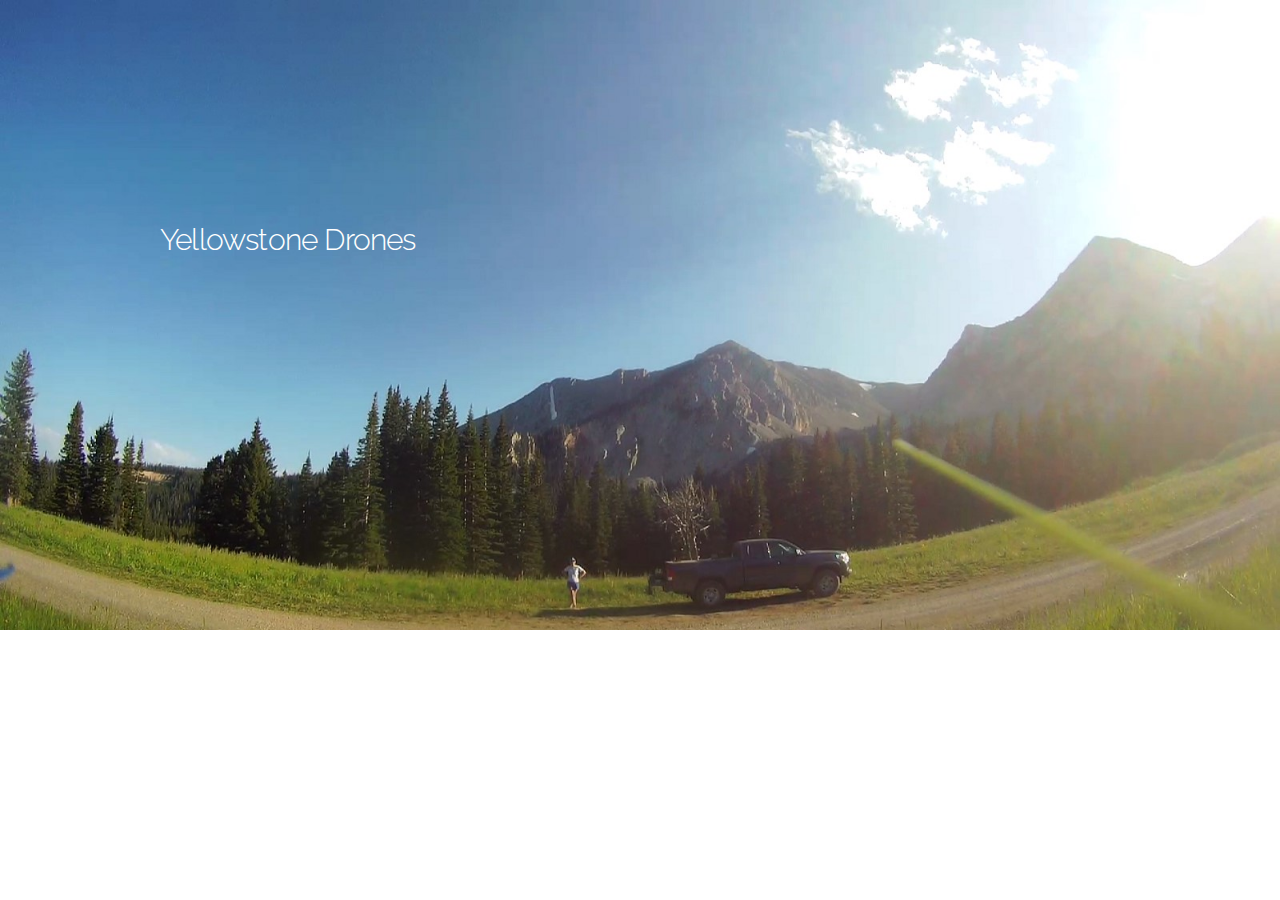
==== commit 2d70f6f6: "upheavel" ====
--- a/index.html
+++ b/index.html
@@ -19,647 +19,35 @@
 
   <!-- CSS
   –––––––––––––––––––––––––––––––––––––––––––––––––– -->
-  <link rel="stylesheet" href="dist/css/normalize.css">
-  <link rel="stylesheet" href="dist/css/skeleton.css">
+  <link rel="stylesheet" href="../../dist/css/normalize.css">
+  <link rel="stylesheet" href="../../dist/css/skeleton.css">
   <link rel="stylesheet" href="css/custom.css">
 
   <!-- Scripts
   –––––––––––––––––––––––––––––––––––––––––––––––––– -->
   <script src="//ajax.googleapis.com/ajax/libs/jquery/2.1.1/jquery.min.js"></script>
-  <script src="https://google-code-prettify.googlecode.com/svn/loader/run_prettify.js"></script>
-  <link rel="stylesheet" href="css/github-prettify-theme.css">
-  <script src="js/site.js"></script>
 
   <!-- Favicon
   –––––––––––––––––––––––––––––––––––––––––––––––––– -->
-  <link rel="icon" type="image/png" href="dist/images/favicon.png">
+  <link rel="icon" type="image/png" href="../../dist/images/favicon.png">
 
 </head>
-<body class="code-snippets-visible">
+<body>
 
   <!-- Primary Page Layout
   –––––––––––––––––––––––––––––––––––––––––––––––––– -->
-  <div class="container">
-    <section class="header">
-      <h2 class="title">A dead simple, responsive boilerplate.</h2>
-      <a class="button button-primary" href="https://github.com/dhg/Skeleton/releases/download/2.0.4/Skeleton-2.0.4.zip" onClick="_gaq.push(['_trackEvent', 'skeleton', 'download'])">Download</a>
-      <div class="value-props row">
-        <div class="four columns value-prop">
-          <img class="value-img" src="images/feather.svg">
-          Light as a feather at ~400 lines &amp; built with mobile in mind.
-        </div>
-        <div class="four columns value-prop">
-          <img class="value-img" src="images/pens.svg">
-          Styles designed to be a starting point, not a UI framework.
-        </div>
-        <div class="four columns value-prop">
-          <img class="value-img" src="images/watch.svg">
-          Quick to start with zero compiling or installing necessary.
-        </div>
+	<div class="section mine">
+		<div class="container">
+			<div class="row">
+				<div class="one-half column">
+					<h4 class="mine-heading">Yellowstone Drones</h4>
+				</div>
       </div>
-    </section>
-
-    <div class="navbar-spacer"></div>
-    <nav class="navbar">
-      <div class="container">
-        <ul class="navbar-list">
-          <li class="navbar-item"><a class="navbar-link" href="#intro">Intro</a></li>
-          <li class="navbar-item">
-            <a class="navbar-link" href="#" data-popover="#codeNavPopover">Code</a>
-            <div id="codeNavPopover" class="popover">
-              <ul class="popover-list">
-                <li class="popover-item">
-                  <a class="popover-link" href="#grid">Grid</a>
-                </li>
-                <li class="popover-item">
-                  <a class="popover-link" href="#typography">Typography</a>
-                </li>
-                <li class="popover-item">
-                  <a class="popover-link" href="#buttons">Buttons</a>
-                </li>
-                <li class="popover-item">
-                  <a class="popover-link" href="#forms">Forms</a>
-                </li>
-                <li class="popover-item">
-                  <a class="popover-link" href="#lists">Lists</a>
-                </li>
-                <li class="popover-item">
-                  <a class="popover-link" href="#code">Code</a>
-                </li>
-                <li class="popover-item">
-                  <a class="popover-link" href="#tables">Tables</a>
-                </li>
-                <li class="popover-item">
-                  <a class="popover-link" href="#queries">Queries</a>
-                </li>
-                <li class="popover-item">
-                  <a class="popover-link" href="#utilities">Utilities</a>
-                </li>
-              </ul>
-            </div>
-          </li>
-          <li class="navbar-item"><a class="navbar-link" href="#examples">Examples</a></li>
-          <li class="navbar-item">
-            <a class="navbar-link" href="#" data-popover="#moreNavPopover">More</a>
-            <div id="moreNavPopover" class="popover">
-              <ul class="popover-list">
-                <li class="popover-item">
-                  <a class="popover-link" href="https://github.com/dhg/Skeleton">On Github</a>
-                </li>
-                <li class="popover-item">
-                  <a class="popover-link" href="https://github.com/dhg/Skeleton#browser-support">Browsers</a>
-                </li>
-                <li class="popover-item">
-                  <a class="popover-link" href="https://github.com/dhg/Skeleton#license">License</a>
-                </li>
-                <li class="popover-item">
-                  <a class="popover-link" href="https://github.com/dhg/Skeleton#extensions">Extensions</a>
-                </li>
-                <li class="popover-item">
-                  <a class="popover-link" href="https://github.com/dhg/Skeleton/releases">Versions</a>
-                </li>
-                <li class="popover-item">
-                  <a class="popover-link" href="https://github.com/dhg/Skeleton#colophon">Colophon</a>
-                </li>
-              </ul>
-            </div>
-          </li>
-        </ul>
-      </div>
-    </nav>
-
-    <!-- Why use Skeleton -->
-    <div class="docs-section" id="intro">
-      <h6 class="docs-header">Is Skeleton for you?</h6>
-      <p>You should use Skeleton if you're embarking on a smaller project or just don't feel like you need all the utility of larger frameworks. Skeleton only styles a handful of standard HTML elements and includes a grid, but that's often more than enough to get started. In fact, <u>this site is built on Skeleton and has ~200 lines of custom CSS</u> (half of which is the docking navigation).</p>
-      <p>Love Skeleton and want to Tweet it, share it, or star it? Well, I appreciate that <3</p>
-      <a href="https://twitter.com/share" class="twitter-share-button" data-url="http://www.getskeleton.com" data-text="Skeleton - A dead simple, responsive boilerplate." data-via="dhg" data-related="dhg">Tweet</a>
-      <script>!function(d,s,id){var js,fjs=d.getElementsByTagName(s)[0],p=/^http:/.test(d.location)?'http':'https';if(!d.getElementById(id)){js=d.createElement(s);js.id=id;js.src=p+'://platform.twitter.com/widgets.js';fjs.parentNode.insertBefore(js,fjs);}}(document, 'script', 'twitter-wjs');</script>
-      <!-- <iframe src="//www.facebook.com/plugins/like.php?href=http%3A%2F%2Fwww.getskeleton.com&amp;width&amp;layout=button_count&amp;action=like&amp;show_faces=false&amp;share=true&amp;height=21&amp;appId=151131931646052" scrolling="no" frameborder="0" style="border:none; overflow:hidden; height:21px; width:140px" allowTransparency="true"></iframe> -->
-      <iframe src="http://ghbtns.com/github-btn.html?user=dhg&repo=Skeleton&type=watch&count=true" allowtransparency="true" frameborder="0" scrolling="0" width="110" height="20"></iframe>
-      <iframe src="http://ghbtns.com/github-btn.html?user=dhg&repo=Skeleton&type=fork&count=true" allowtransparency="true" frameborder="0" scrolling="0" width="110" height="20"></iframe>
     </div>
-
-    <!-- Grid -->
-    <div class="docs-section" id="grid">
-      <h6 class="docs-header">The grid</h6>
-      <p>The grid is a <u>12-column fluid grid with a max width of 960px</u>, that shrinks with the browser/device at smaller sizes. The max width can be changed with one line of CSS and all columns will resize accordingly. The syntax is simple and it makes coding responsive much easier. Go ahead, resize the browser. </p>
-      <div class="example-grid docs-example">
-        <div class="row">
-          <div class="one column">One</div>
-          <div class="eleven columns">Eleven</div>
-        </div>
-        <div class="row">
-          <div class="two columns">Two</div>
-          <div class="ten columns">Ten</div>
-        </div>
-        <div class="row">
-          <div class="three columns">Three</div>
-          <div class="nine columns">Nine</div>
-        </div>
-        <div class="row">
-          <div class="four columns">Four</div>
-          <div class="eight columns">Eight</div>
-        </div>
-        <div class="row">
-          <div class="five columns">Five</div>
-          <div class="seven columns">Seven</div>
-        </div>
-        <div class="row">
-          <div class="six columns">Six</div>
-          <div class="six columns">Six</div>
-        </div>
-        <div class="row">
-          <div class="seven columns">Seven</div>
-          <div class="five columns">Five</div>
-        </div>
-        <div class="row">
-          <div class="eight columns">Eight</div>
-          <div class="four  columns">Four</div>
-        </div>
-        <div class="row">
-          <div class="nine columns">Nine</div>
-          <div class="three columns">Three</div>
-        </div>
-        <div class="row">
-          <div class="ten columns">Ten</div>
-          <div class="two columns">Two</div>
-        </div>
-        <div class="row">
-          <div class="eleven columns">Eleven</div>
-          <div class="one column">One</div>
-        </div>
-      </div>
-
-
-<!-- CODE EXAMPLE ———————————————————————————————————————— -->
-<pre class="code-example">
-<code class="code-example-body prettyprint"><!-- .container is main centered wrapper -->
-<div class="container">
-
-  <!-- columns should be the immediate child of a .row -->
-  <div class="row">
-    <div class="one column">One</div>
-    <div class="eleven columns">Eleven</div>
   </div>
 
-  <!-- just use a number and class 'column' or 'columns' -->
-  <div class="row">
-    <div class="two columns">Two</div>
-    <div class="ten columns">Ten</div>
-  </div>
-
-  <!-- there are a few shorthand columns widths as well -->
-  <div class="row">
-    <div class="one-third column">1/3</div>
-    <div class="two-thirds column">2/3</div>
-  </div>
-  <div class="row">
-    <div class="one-half column">1/2</div>
-    <div class="one-half column">1/2</div>
-  </div>
-
-</div>
-
-<!-- Note: columns can be nested, but it's not recommended since Skeleton's grid has %-based gutters, meaning a nested grid results in variable with gutters (which can end up being *really* small on certain browser/device sizes) -->
-</code>
-</pre>
-<!-- ————————————————————————————————————————————————————— -->
-
-
-    </div>
-
-    <!-- Typography -->
-    <div class="docs-section" id="typography">
-      <h6 class="docs-header">Typography</h6>
-      <p>Type is all set with the <code>rems</code>, so font-sizes and spacial relationships can be responsively sized based on a single <code>&lt;html&gt;</code> font-size property. Out of the box, Skeleton never changes the <code>&lt;html&gt;</code> font-size, but it's there in case you need it for your project. All measurements are still base 10 though so, an <code>&lt;h1&gt;</code> with <code>5.0rem</code>font-size just means <code>50px</code>.</p>
-      <div class="docs-example">
-        <div class="row">
-          <div class="six columns">
-            <p><strong>The typography base</strong> is <a href="http://www.google.com/fonts/specimen/Raleway">Raleway</a> served by Google, set at 15rem (15px) over a 1.6 line height (24px). Other type basics like <a href="#">anchors</a>, <strong>strong</strong>, <em>emphasis</em>, and <u>underline</u> are all obviously included.</p>
-            <p><strong>Headings</strong> create a family of distinct sizes each with specific <code>letter-spacing</code>, <code>line-height</code>, and <code>margins</code>.</p>
-          </div>
-          <div class="six columns">
-            <h1>Heading<span class="heading-font-size"> <code>&lt;h1&gt;</code> 50rem</span></h1>
-            <h2>Heading<span class="heading-font-size"> <code>&lt;h2&gt;</code> 42rem</span></h2>
-            <h3>Heading<span class="heading-font-size"> <code>&lt;h3&gt;</code> 36rem</span></h3>
-            <h4>Heading<span class="heading-font-size"> <code>&lt;h4&gt;</code> 30rem</span></h4>
-            <h5>Heading<span class="heading-font-size"> <code>&lt;h5&gt;</code> 24rem</span></h5>
-            <h6>Heading<span class="heading-font-size"> <code>&lt;h6&gt;</code> 15rem</span></h6>
-          </div>
-        </div>
-      </div>
-
-
-<!-- CODE EXAMPLE ———————————————————————————————————————— -->
-<pre class="code-example">
-<code class="code-example-body prettyprint"><!-- Standard Headings -->
-<h1>Heading</h1>
-<h2>Heading</h2>
-<h3>Heading</h3>
-<h4>Heading</h4>
-<h5>Heading</h5>
-<h6>Heading</h6>
-
-<!-- Base type size -->
-<p>The base type is 15px over 1.6 line height (24px)</p>
-
-<!-- Other styled text tags -->
-<strong>Bolded</strong>
-<em>Italicized</em>
-<a>Colored</a>
-<u>Underlined</u>
-</code>
-</pre>
-<!-- ————————————————————————————————————————————————————— -->
-
-
-    </div>
-
-    <!-- Buttons -->
-    <div class="docs-section" id="buttons">
-      <h6 class="docs-header">Buttons</h6>
-      <p>Buttons come in two basic flavors in Skeleton. The standard <code>&lt;button&gt;</code> element is plain, whereas the <code>.button-primary</code> button is vibrant and prominent. Button styles are applied to a number of appropriate form elements, but can also be arbitrarily attached to anchors with a <code>.button</code> class.</p>
-      <div class="docs-example">
-        <div>
-          <a class="button" href="#">Anchor button</a>
-          <button>Button element</button>
-          <input type="submit" value="submit input">
-          <input type="button" value="button input">
-        </div>
-        <div>
-          <a class="button button-primary" href="#">Anchor button</a>
-          <button class="button-primary">Button element</button>
-          <input class="button-primary" type="submit" value="submit input">
-          <input class="button-primary" type="button" value="button input">
-        </div>
-      </div>
-
-
-<!-- CODE EXAMPLE ———————————————————————————————————————— -->
-<pre class="code-example">
-<code class="code-example-body prettyprint"><!-- Standard buttons -->
-<a class="button" href="#">Anchor button</a>
-<button>Button element</button>
-<input type="submit" value="submit input">
-<input type="button" value="button input">
-
-<!-- Primary buttons -->
-<a class="button button-primary" href="#">Anchor button</a>
-<button class="button-primary">Button element</button>
-<input class="button-primary" type="submit" value="submit input">
-<input class="button-primary" type="button" value="button input">
-</code>
-</pre>
-<!-- ————————————————————————————————————————————————————— -->
-
-
-    </div>
-
-    <!-- Forms -->
-    <div class="docs-section" id="forms">
-      <h6 class="docs-header">Forms</h6>
-      <p>Forms are a huge pain, but hopefully these styles make it a bit easier. All inputs, select, and buttons are normalized for a common height cross-browser so inputs can be stacked or placed alongside each other.</p>
-      <div class="docs-example docs-example-forms">
-        <form>
-          <div class="row">
-            <div class="six columns">
-              <label for="exampleEmailInput">Your email</label>
-              <input class="u-full-width" type="email" placeholder="test@mailbox.com" id="exampleEmailInput">
-            </div>
-            <div class="six columns">
-              <label for="exampleRecipientInput">Reason for contacting</label>
-              <select class="u-full-width" id="exampleRecipientInput">
-                <option value="Option 1">Questions</option>
-                <option value="Option 2">Admiration</option>
-                <option value="Option 3">Can I get your number?</option>
-              </select>
-            </div>
-          </div>
-          <label for="exampleMessage">Message</label>
-          <textarea class="u-full-width" placeholder="Hi Dave &hellip;" id="exampleMessage"></textarea>
-          <label class="example-send-yourself-copy">
-            <input type="checkbox">
-            <span class="label-body">Send a copy to yourself</span>
-          </label>
-          <input class="button-primary" type="submit" value="Submit">
-        </form>
-      </div>
-
-
-<!-- CODE EXAMPLE ———————————————————————————————————————— -->
-<pre class="code-example">
-<code class="code-example-body prettyprint"><!-- The above form looks like this -->
-<form>
-  <div class="row">
-    <div class="six columns">
-      <label for="exampleEmailInput">Your email</label>
-      <input class="u-full-width" type="email" placeholder="test@mailbox.com" id="exampleEmailInput">
-    </div>
-    <div class="six columns">
-      <label for="exampleRecipientInput">Reason for contacting</label>
-      <select class="u-full-width" id="exampleRecipientInput">
-        <option value="Option 1">Questions</option>
-        <option value="Option 2">Admiration</option>
-        <option value="Option 3">Can I get your number?</option>
-      </select>
-    </div>
-  </div>
-  <label for="exampleMessage">Message</label>
-  <textarea class="u-full-width" placeholder="Hi Dave &hellip;" id="exampleMessage"></textarea>
-  <label class="example-send-yourself-copy">
-    <input type="checkbox">
-    <span class="label-body">Send a copy to yourself</span>
-  </label>
-  <input class="button-primary" type="submit" value="Submit">
-</form>
-
-<!-- Always wrap checkbox and radio inputs in a label and use a <span class="label-body"> inside of it -->
-
-<!-- Note: The class .u-full-width is just a utility class shorthand for width: 100% -->
-</code>
-</pre>
-<!-- ————————————————————————————————————————————————————— -->
-
-
-    </div>
-
-    <!-- Lists -->
-    <div class="docs-section" id="lists">
-      <h6 class="docs-header">Lists</h6>
-      <div class="row docs-example">
-        <div class="six columns">
-          <ul>
-            <li>Unordered lists have basic styles</li>
-            <li>
-              They use the circle list style
-              <ul>
-                <li>Nested lists styled to feel right</li>
-                <li>Can nest either type of list into the other</li>
-              </ul>
-            </li>
-            <li>Just more list items mama san</li>
-          </ul>
-        </div>
-        <div class="six columns">
-          <ol>
-            <li>Ordered lists also have basic styles</li>
-            <li>
-              They use the decimal list style
-              <ul>
-                <li>Ordered and unordered can be nested</li>
-                <li>Can nest either type of list into the other</li>
-              </ul>
-            </li>
-            <li>Last list item just for the fun</li>
-          </ol>
-        </div>
-      </div>
-
-
-<!-- CODE EXAMPLE ———————————————————————————————————————— -->
-<pre class="code-example">
-<code class="code-example-body prettyprint"><ul>
-  <li>Item 1</li>
-  <li>
-    Item 2
-    <ul>
-      <li>Item 2.1</li>
-      <li>Item 2.2</li>
-    </ul>
-  </li>
-  <li>Item 3</li>
-</ul>
-
-<!-- Easily substitute any <ul> or an <ol> to get number lists or sublists. Skeleton doesn't support lists nested deeper than 2 levels -->
-</code>
-</pre>
-<!-- ————————————————————————————————————————————————————— -->
-
-
-    </div>
-
-    <!-- Code -->
-    <div class="docs-section" id="code">
-      <h6 class="docs-header">Code</h6>
-      <p>Code styling is kept basic – just wrap anything in a <code>&lt;code&gt;</code> and it will appear like <code>this</code>. For blocks of code, wrap a <code>&lt;code&gt;</code> with a <code>&lt;pre&gt;</code>.</p>
-      <div class="docs-example">
-<pre><code>.some-class {
-  background-color: red;
-}</code></pre>
-      </div>
-
-
-<!-- CODE EXAMPLE ———————————————————————————————————————— -->
-<pre class="code-example">
-<code class="code-example-body prettyprint"><pre><code>.some-class {
-  background-color: red;
-}</code></pre>
-
-<!-- Remember every whitespace and break will be preserved in a <pre>, including indentation in your code -->
-</code>
-</pre>
-<!-- ————————————————————————————————————————————————————— -->
-
-
-    </div>
-
-    <!-- Tables -->
-    <div class="docs-section" id="tables">
-      <h6 class="docs-header">Tables</h6>
-      <p>Be sure to use properly formed table markup with <code>&lt;thead&gt;</code> and <code>&lt;tbody&gt;</code> when building a <code>table</code>.</p>
-      <div class="docs-example">
-        <table class="u-full-width">
-          <thead>
-            <tr>
-              <th>Name</th>
-              <th>Age</th>
-              <th>Sex</th>
-              <th>Location</th>
-            </tr>
-          </thead>
-          <tbody>
-            <tr>
-              <td>Dave Gamache</td>
-              <td>26</td>
-              <td>Male</td>
-              <td>San Francisco</td>
-            </tr>
-            <tr>
-              <td>Dwayne Johnson</td>
-              <td>42</td>
-              <td>Male</td>
-              <td>Hayward</td>
-            </tr>
-          </tbody>
-        </table>
-      </div>
-
-
-<!-- CODE EXAMPLE ———————————————————————————————————————— -->
-<pre class="code-example">
-<code class="code-example-body prettyprint"><table class="u-full-width">
-  <thead>
-    <tr>
-      <th>Name</th>
-      <th>Age</th>
-      <th>Sex</th>
-      <th>Location</th>
-    </tr>
-  </thead>
-  <tbody>
-    <tr>
-      <td>Dave Gamache</td>
-      <td>26</td>
-      <td>Male</td>
-      <td>San Francisco</td>
-    </tr>
-    <tr>
-      <td>Dwayne Johnson</td>
-      <td>42</td>
-      <td>Male</td>
-      <td>Hayward</td>
-    </tr>
-  </tbody>
-</table>
-</code>
-</pre>
-<!-- ————————————————————————————————————————————————————— -->
-
-
-    </div>
-
-    <!-- Queries -->
-    <div class="docs-section" id="queries">
-      <h6 class="docs-header">Media queries</h6>
-      <p>Skeleton uses media queries to serve its scalable grid, but also has a list of queries for convenience of styling your site across devices. The queries are mobile-first, meaning they target <code>min-width</code>. Mobile-first queries are how Skeleton's grid is built and is the preferrable method of organizing CSS. It means all styles outside of a query apply to all devices, then larger devices are targeted for enhancement. This prevents small devices from having to parse tons of unused CSS. The sizes for the queries are:</p>
-      <div class="docs-example row">
-        <div class="six columns">
-          <ul>
-            <li><strong>Desktop HD</strong>: 1200px</li>
-            <li><strong>Desktop</strong>: 1000px</li>
-            <li><strong>Tablet</strong>: 750px</li>
-          </ul>
-        </div>
-        <div class="six columns">
-          <ul>
-            <li><strong>Phablet</strong>: 550px</li>
-            <li><strong>Mobile</strong>: 400px</li>
-          </ul>
-        </div>
-      </div>
-
-
-<!-- CODE EXAMPLE ———————————————————————————————————————— -->
-<pre class="code-example">
-<code class="code-example-body prettyprint">/* Mobile first queries */
-
-/* Larger than mobile */
-@media (min-width: 400px) {}
-
-/* Larger than phablet */
-@media (min-width: 550px) {}
-
-/* Larger than tablet */
-@media (min-width: 750px) {}
-
-/* Larger than desktop */
-@media (min-width: 1000px) {}
-
-/* Larger than Desktop HD */
-@media (min-width: 1200px) {}
-
-
-</code>
-</pre>
-<!-- ————————————————————————————————————————————————————— -->
-
-
-    </div>
-
-
-    <!-- Utilities and Misc. -->
-    <div class="docs-section" id="utilities">
-      <h6 class="docs-header">Utilities</h6>
-      <p>Skeleton has a number of small utility classes that act as easy-to-use helpers. Sometimes it's better to use a utility class than create a whole new class just to float an element.</p>
-
-
-<!-- CODE EXAMPLE ———————————————————————————————————————— -->
-<pre class="code-example">
-<code class="code-example-body prettyprint">/* Utility Classes */
-
-/* Make element full width */
-.u-full-width {
-  width: 100%;
-  box-sizing: border-box; }
-
-/* Make sure elements don't run outside containers (great for images in columns) */
-.u-max-full-width {
-  max-width: 100%;
-  box-sizing: border-box; }
-
-/* Float either direction */
-.u-pull-right {
-  float: right; }
-.u-pull-left {
-  float: left; }
-
-/* Clear a float */
-.u-cf {
-  content: "";
-  display: table;
-  clear: both; }
-</code>
-</pre>
-<!-- ————————————————————————————————————————————————————— -->
-
-
-    </div>
-
-    <!-- Examples -->
-    <div class="docs-section examples" id="examples">
-      <h6 class="docs-header">Examples</h6>
-      <div class="row example">
-        <a class="example-screenshot-wrapper" target="_blank" href="examples/landing">
-          <img class="example-screenshot" src="images/examples/landing.jpg">
-        </a>
-        <div class="one-half offset-by-one-half column">
-          <h6 class="example-header">Demo Landing Page</h6>
-          <p class="example-description">This template is an example of how easy it can be to create a landing page with just the Skeleton grid and a few custom styles. The entire demo is ~150 lines of CSS including comments (most of which is positioning the phones at the top).</p>
-          <a class="button" href="examples/landing" target="_blank">Demo</a>
-          <a class="button" href="https://github.com/dhg/Skeleton/tree/gh-pages/examples/landing" target="_blank">Source</a>
-        </div>
-      </div>
-      <div class="row example">
-        <div class="example-screenshot-wrapper">
-          <div class="example-screenshot coming-soon"></div>
-        </div>
-        <div class="one-half offset-by-one-half column">
-          <h6 class="example-header">More Coming Soon!</h6>
-          <p class="example-description">More examples will be added to help anyone get started or more familiar with how Skeleton works. The goal is education. If you're more interested in real, live examples of Skeleton sites, I'll be creating a "Built on Skeleton" list soon!</p>
-        </div>
-      </div>
-    </div>
-
-  </div>
-
-
-  <!-- Google Analytics -->
-  <script type="text/javascript">
-
-    var _gaq = _gaq || [];
-    _gaq.push(['_setAccount', 'UA-33397759-1']);
-    _gaq.push(['_trackPageview']);
-
-    (function() {
-      var ga = document.createElement('script'); ga.type = 'text/javascript'; ga.async = true;
-      ga.src = ('https:' == document.location.protocol ? 'https://ssl' : 'http://www') + '.google-analytics.com/ga.js';
-      var s = document.getElementsByTagName('script')[0]; s.parentNode.insertBefore(ga, s);
-    })();
-
-  </script>
 
 <!-- End Document
   –––––––––––––––––––––––––––––––––––––––––––––––––– -->
 </body>
-</html>+</html>
--- a/css/custom.css
+++ b/css/custom.css
@@ -1,225 +1,57 @@
-.container {
-  max-width: 800px; }
-.header {
-  margin-top: 6rem;
-  text-align: center; }
-.value-prop {
-  margin-top: 1rem; }
-.value-props {
-  margin-top: 4rem;
-  margin-bottom: 4rem; }
-.docs-header {
-  text-transform: uppercase;
-  font-size: 1.4rem;
-  letter-spacing: .2rem;
-  font-weight: 600; }
-.docs-section {
-  border-top: 1px solid #eee;
-  padding: 4rem 0;
-  margin-bottom: 0;}
-.value-img {
-  display: block;
-  text-align: center;
-  margin: 2.5rem auto 0; }
-.example-grid .column,
-.example-grid .columns {
-  background: #EEE;
-  text-align: center;
-  border-radius: 4px;
-  font-size: 1rem;
-  text-transform: uppercase;
-  height: 30px;
-  line-height: 30px;
-  margin-bottom: .75rem;
-  font-weight: 600;
-  letter-spacing: .1rem; }
-.docs-example .row,
-.docs-example.row,
-.docs-example form {
-  margin-bottom: 0; }
-.docs-example h1,
-.docs-example h2,
-.docs-example h3,
-.docs-example h4,
-.docs-example h5,
-.docs-example h6 {
-  margin-bottom: 1rem; }
-.heading-font-size {
-  font-size: 1.2rem;
-  color: #999;
-  letter-spacing: normal; }
-.code-example {
-  margin-top: 1.5rem;
-  margin-bottom: 0; }
-.code-example-body {
-  white-space: pre;
-  word-wrap: break-word }
-.example {
-  position: relative; 
-  margin-top: 4rem; }
-.example-header {
-  font-weight: 600;
-  margin-top: 1.5rem;
-  margin-bottom: .5rem; }
-.example-description {
-  margin-bottom: 1.5rem; }
-.example-screenshot-wrapper {
-  display: block;
-  position: relative;
-  overflow: hidden;
-  border-radius: 6px;
-  border: 1px solid #eee;
-  height: 250px; }
-.example-screenshot {
-  width: 100%;
-  height: auto; }
-.example-screenshot.coming-soon {
-  width: auto;
-  position: absolute;
-  background: #eee;
-  top: 5px;
-  right: 5px;
-  bottom: 5px;
-  left: 5px; }
-.navbar {
-  display: none; }
-
-/* Larger than phone */
-@media (min-width: 550px) {
-  .header {
-    margin-top: 18rem; }
-  .value-props {
-    margin-top: 9rem;
-    margin-bottom: 7rem; }
-  .value-img {
-    margin-bottom: 1rem; }
-  .example-grid .column,
-  .example-grid .columns {
-    margin-bottom: 1.5rem; }
-  .docs-section {
-    padding: 6rem 0; }
-  .example-send-yourself-copy {
-    float: right;
-    margin-top: 12px; }
-  .example-screenshot-wrapper {
-    position: absolute;
-    width: 48%;
-    height: 100%;
-    left: 0;
-    max-height: none; }
+/* Shared
+–––––––––––––––––––––––––––––––––––––––––––––––––– */
+.button {
+  border-radius: 100px;
 }
 
-/* Larger than tablet */
+/* Sections
+–––––––––––––––––––––––––––––––––––––––––––––––––– */
+.section {
+  padding: 8rem 0 7rem;
+  text-align: center;
+}
+.section-heading,
+.section-description {
+  margin-bottom: 1.2rem;
+}
+
+/* Mine
+–––––––––––––––––––––––––––––––––––––––––––––––––– */
+.mine {
+  background-image: url('../images/values-bg.jpg');
+  background-size: cover;
+  color: #fff;
+  padding-bottom: 5rem;
+}
+
+/* Bigger than 550 */
+@media (min-width: 550px) {
+  .section {
+    padding: 12rem 0 11rem;
+  }
+  .mine {
+    padding-bottom: 12rem;
+    text-align: left;
+    height: 165px;
+  }
+}
+
+/* Bigger than 750 */
 @media (min-width: 750px) {
-  /* Navbar */
-  .navbar + .docs-section {
-    border-top-width: 0; }
-  .navbar,
-  .navbar-spacer {
-    display: block;
-    width: 100%;
-    height: 6.5rem;
-    background: #fff;
-    z-index: 99;
-    border-top: 1px solid #eee;
-    border-bottom: 1px solid #eee; }
-  .navbar-spacer {
-    display: none; }
-  .navbar > .container {
-    width: 100%; }
-  .navbar-list {
-    list-style: none;
-    margin-bottom: 0; }
-  .navbar-item {
-    position: relative;
-    float: left;
-    margin-bottom: 0; }
-  .navbar-link {
-    text-transform: uppercase;
-    font-size: 11px;
-    font-weight: 600;
-    letter-spacing: .2rem;
-    margin-right: 35px;
-    text-decoration: none;
-    line-height: 6.5rem;
-    color: #222; }
-  .navbar-link.active {
-    color: #33C3F0; }
-  .has-docked-nav .navbar {
-    position: fixed;
-    top: 0;
-    left: 0; }
-  .has-docked-nav .navbar-spacer {
-    display: block; }
-  /* Re-overiding the width 100% declaration to match size of % based container */
-  .has-docked-nav .navbar > .container {
-    width: 80%; }
+  .mine {
+    height: 190px;
+  }
+  .mine {
+    padding: 16rem 0 14rem;
+  }
+}
 
-  /* Popover */
-  .popover.open {
-    display: block;
+/* Bigger than 1000 */
+@media (min-width: 1000px) {
+  .section {
+    padding: 20rem 0 19rem;
   }
-  .popover {
-    display: none;
-    position: absolute;
-    top: 0;
-    left: 0;
-    background: #fff;
-    border: 1px solid #eee;
-    border-radius: 4px;
-    top: 92%;
-    left: -50%;
-    -webkit-filter: drop-shadow(0 0 6px rgba(0,0,0,.1));
-       -moz-filter: drop-shadow(0 0 6px rgba(0,0,0,.1));
-            filter: drop-shadow(0 0 6px rgba(0,0,0,.1)); }
-  .popover-item:first-child .popover-link:after, 
-  .popover-item:first-child .popover-link:before {
-    bottom: 100%;
-    left: 50%;
-    border: solid transparent;
-    content: " ";
-    height: 0;
-    width: 0;
-    position: absolute;
-    pointer-events: none; }
-  .popover-item:first-child .popover-link:after {
-    border-color: rgba(255, 255, 255, 0);
-    border-bottom-color: #fff;
-    border-width: 10px;
-    margin-left: -10px; }
-  .popover-item:first-child .popover-link:before {
-    border-color: rgba(238, 238, 238, 0);
-    border-bottom-color: #eee;
-    border-width: 11px;
-    margin-left: -11px; }
-  .popover-list {
-    padding: 0;
-    margin: 0;
-    list-style: none; }
-  .popover-item {
-    padding: 0;
-    margin: 0; }
-  .popover-link {
-    position: relative;
-    color: #222;
-    display: block;
-    padding: 8px 20px;
-    border-bottom: 1px solid #eee;
-    text-decoration: none;
-    text-transform: uppercase;
-    font-size: 1.0rem;
-    font-weight: 600;
-    text-align: center;
-    letter-spacing: .1rem; }
-  .popover-item:first-child .popover-link {
-    border-radius: 4px 4px 0 0; }
-  .popover-item:last-child .popover-link {
-    border-radius: 0 0 4px 4px;
-    border-bottom-width: 0; }
-  .popover-link:hover {
-    color: #fff;
-    background: #33C3F0; }
-  .popover-link:hover,
-  .popover-item:first-child .popover-link:hover:after {
-    border-bottom-color: #33C3F0; }
-}+  .mine {
+    padding: 22rem 0;
+  }
+}
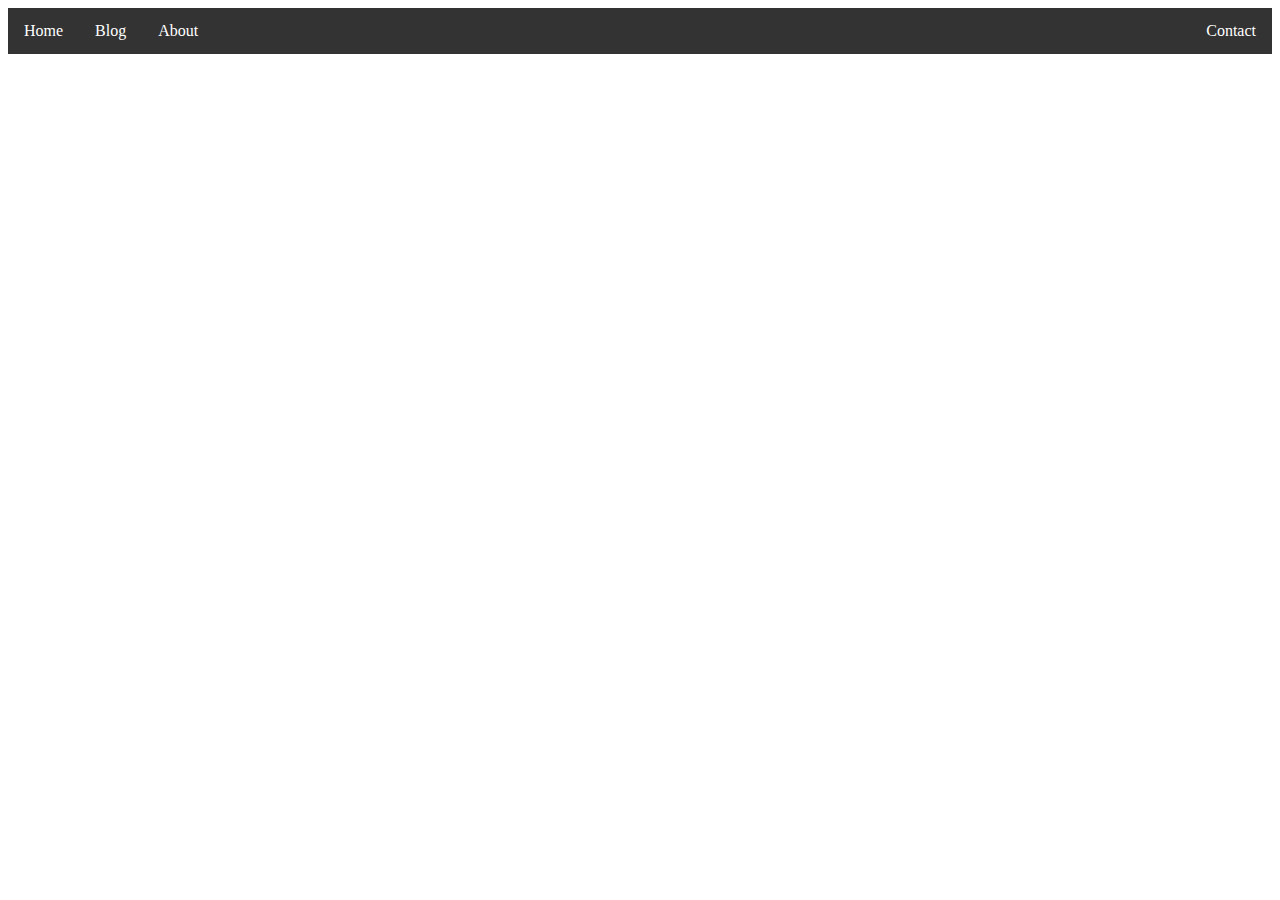
==== commit 460b7aeb: "Fixed background image and nav-bar" ====
--- a/index.html
+++ b/index.html
@@ -1,53 +1,16 @@
 <!DOCTYPE html>
-<html lang="en">
+
+<html>
 <head>
-
-  <!-- Basic Page Needs
-  –––––––––––––––––––––––––––––––––––––––––––––––––– -->
-  <meta charset="utf-8">
-  <title>Skeleton: Responsive CSS Boilerplate</title>
-  <meta name="description" content="">
-  <meta name="author" content="">
-
-  <!-- Mobile Specific Metas
-  –––––––––––––––––––––––––––––––––––––––––––––––––– -->
-  <meta name="viewport" content="width=device-width, initial-scale=1">
-
-  <!-- FONT
-  –––––––––––––––––––––––––––––––––––––––––––––––––– -->
-  <link href='//fonts.googleapis.com/css?family=Raleway:400,300,600' rel='stylesheet' type='text/css'>
-
-  <!-- CSS
-  –––––––––––––––––––––––––––––––––––––––––––––––––– -->
-  <link rel="stylesheet" href="../../dist/css/normalize.css">
-  <link rel="stylesheet" href="../../dist/css/skeleton.css">
-  <link rel="stylesheet" href="css/custom.css">
-
-  <!-- Scripts
-  –––––––––––––––––––––––––––––––––––––––––––––––––– -->
-  <script src="//ajax.googleapis.com/ajax/libs/jquery/2.1.1/jquery.min.js"></script>
-
-  <!-- Favicon
-  –––––––––––––––––––––––––––––––––––––––––––––––––– -->
-  <link rel="icon" type="image/png" href="../../dist/images/favicon.png">
-
+    <title>Yellowstone Drones</title>
+		<link rel="stylesheet" href="css/style.css" />
 </head>
 <body>
-
-  <!-- Primary Page Layout
-  –––––––––––––––––––––––––––––––––––––––––––––––––– -->
-	<div class="section mine">
-		<div class="container">
-			<div class="row">
-				<div class="one-half column">
-					<h4 class="mine-heading">Yellowstone Drones</h4>
-				</div>
-      </div>
-    </div>
-  </div>
-
-
-<!-- End Document
-  –––––––––––––––––––––––––––––––––––––––––––––––––– -->
+	<ul>				 
+		<li><a class="active" href="#home">Home</a></li>
+		<li><a href="#blog">Blog</a></li>
+  	<li><a href="#about">About</a></li>
+ 		<li style="float:right"><a href="#contact">Contact</a></li>
+	</ul>
 </body>
 </html>
--- a/css/style.css
+++ b/css/style.css
@@ -0,0 +1,28 @@
+body {
+	background-image: url('../images/FairyLake.jpg');
+	background-repeat: no-repeat;	
+}
+
+ul {
+    list-style-type: none;
+    margin: 0;
+    padding: 0;
+    overflow: hidden;
+    background-color: #333;
+}
+
+li {
+    float: left;
+}
+
+li a {
+    display: block;
+    color: white;
+    text-align: center;
+    padding: 14px 16px;
+    text-decoration: none;
+}
+
+li a:hover {
+    background-color: #111;
+}
